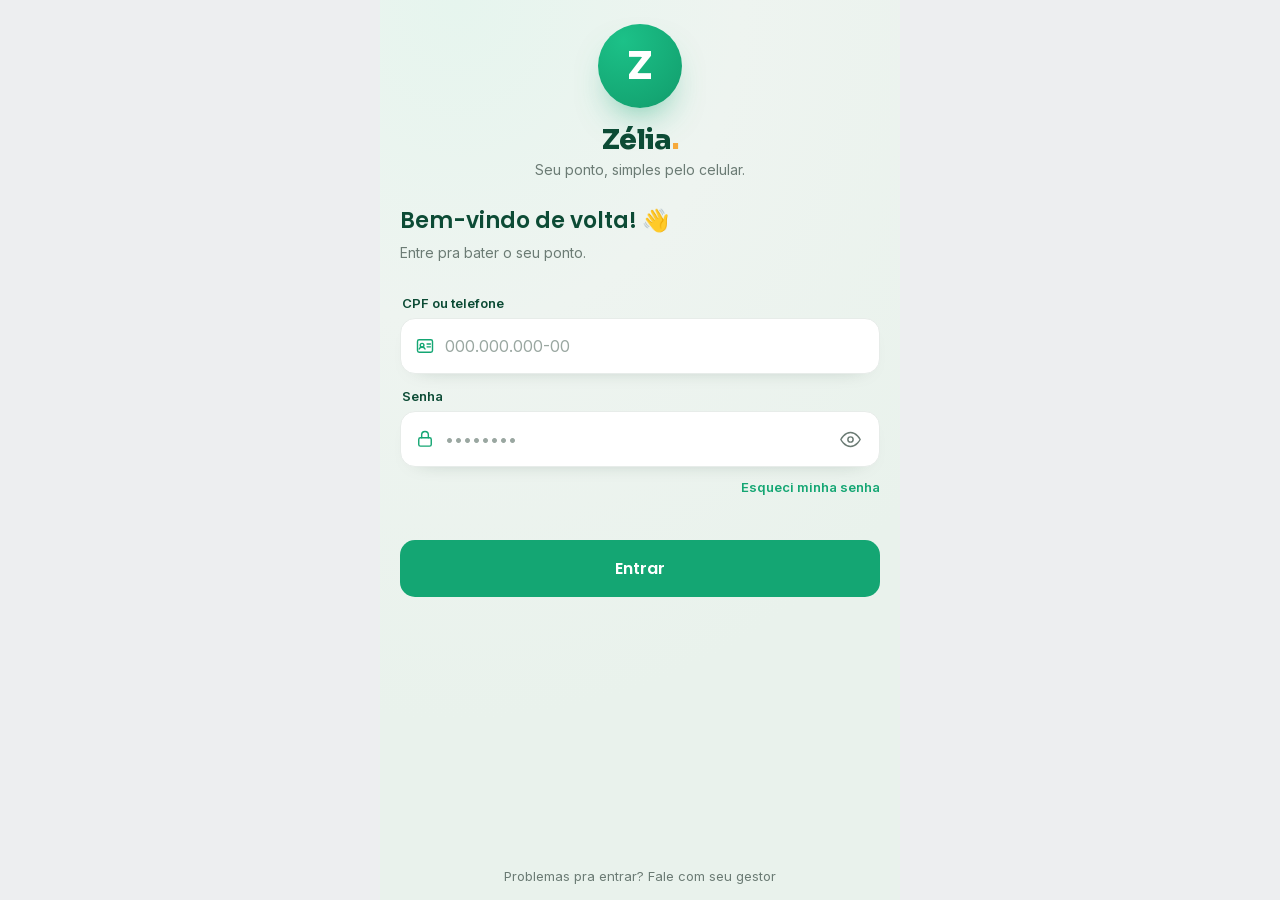
==== app/index.html @ 10c9e094 "Redesign Figma: telas de Entrar (Login/Primeiro acesso/Recuperar) na cara nova" ====
<!DOCTYPE html>
<html lang="pt-BR">
<head>
<meta charset="UTF-8">
<meta name="viewport" content="width=device-width, initial-scale=1, viewport-fit=cover, maximum-scale=1, user-scalable=no">
<meta name="theme-color" content="#0B2A33">
<meta name="apple-mobile-web-app-capable" content="yes">
<meta name="apple-mobile-web-app-status-bar-style" content="black-translucent">
<link rel="manifest" href="manifest.json">
<link rel="stylesheet" href="style.css">
<title>Zélia Ponto</title>
</head>
<body>
<div id="app">

  <section id="s-loading" class="screen center active"><div class="spinner"></div><p>Carregando…</p></section>

  <!-- LOGIN -->
  <!-- 15 · LOGIN -->
  <section id="s-login" class="screen scr-auth">
    <div class="auth-body">
      <div class="auth-logo"><span class="zbig">Z</span></div>
      <div class="auth-brand">Zélia<span>.</span></div>
      <div class="auth-tag">Seu ponto, simples pelo celular.</div>
      <h1 class="auth-h">Bem-vindo de volta! 👋</h1>
      <p class="auth-sub">Entre pra bater o seu ponto.</p>
      <label class="flbl">CPF ou telefone</label>
      <div class="inp"><span class="inp-ic ic"></span><input id="in-cpf" inputmode="numeric" autocomplete="off" placeholder="000.000.000-00"></div>
      <label class="flbl">Senha</label>
      <div class="inp"><span class="inp-ic ic"></span><input id="in-senha" type="password" autocomplete="off" placeholder="••••••••"><button type="button" class="inp-eye" aria-label="Mostrar senha" onclick="togglePw(this)"><svg class="eye-on ic" viewBox="0 0 24 24"><path d="M1 12s4-8 11-8 11 8 11 8-4 8-11 8-11-8-11-8z"/><circle cx="12" cy="12" r="3"/></svg><svg class="eye-off ic" style="display:none" viewBox="0 0 24 24"><path d="M17.9 17.9A10 10 0 0 1 12 20C5 20 1 12 1 12a18.5 18.5 0 0 1 5.1-5.9M9.9 4.2A9 9 0 0 1 12 4c7 0 11 8 11 8a18.5 18.5 0 0 1-2.2 3.2M1 1l22 22"/></svg></button></div>
      <div class="flink"><a onclick="irEsqueci()">Esqueci minha senha</a></div>
      <div class="err" id="login-err"></div>
      <button class="btn-verde-full" onclick="fazerLogin()">Entrar</button>
    </div>
    <div class="auth-foot">Problemas pra entrar? Fale com seu gestor</div>
  </section>

  <!-- ESCOLHER EMPRESA -->
  <section id="s-empresa" class="screen scr-auth">
    <div class="auth-top"><button class="bk2 ic" onclick="sair()" aria-label="Voltar"></button><span class="auth-ttl">Qual empresa?</span></div>
    <div class="auth-body2">
      <p class="auth-sub">Seu CPF está em mais de uma empresa. Escolha:</p>
      <div class="list" id="lista-empresas"></div>
    </div>
  </section>

  <!-- 16 · PRIMEIRO ACESSO -->
  <section id="s-trocar" class="screen scr-auth">
    <div class="auth-top"><button class="bk2 ic" onclick="sair()" aria-label="Voltar"></button><span class="auth-ttl">Primeiro acesso</span></div>
    <div class="auth-body2">
      <h1 class="auth-h">Crie a sua senha</h1>
      <p class="auth-sub">É rapidinho. Depois é só usar seu CPF e essa senha pra entrar.</p>
      <div class="usercard"><span class="uc-av" id="trocar-ini">•</span><div class="uc-txt"><b id="trocar-nome">—</b><small id="trocar-emp"></small></div><span class="uc-ok ic"></span></div>
      <label class="flbl">Nova senha</label>
      <div class="inp"><span class="inp-ic ic"></span><input id="in-nova" type="password" autocomplete="off" placeholder="Crie uma senha"><button type="button" class="inp-eye" aria-label="Mostrar senha" onclick="togglePw(this)"><svg class="eye-on ic" viewBox="0 0 24 24"><path d="M1 12s4-8 11-8 11 8 11 8-4 8-11 8-11-8-11-8z"/><circle cx="12" cy="12" r="3"/></svg><svg class="eye-off ic" style="display:none" viewBox="0 0 24 24"><path d="M17.9 17.9A10 10 0 0 1 12 20C5 20 1 12 1 12a18.5 18.5 0 0 1 5.1-5.9M9.9 4.2A9 9 0 0 1 12 4c7 0 11 8 11 8a18.5 18.5 0 0 1-2.2 3.2M1 1l22 22"/></svg></button></div>
      <label class="flbl">Confirmar senha</label>
      <div class="inp"><span class="inp-ic ic"></span><input id="in-nova2" type="password" autocomplete="off" placeholder="Repita a senha"><button type="button" class="inp-eye" aria-label="Mostrar senha" onclick="togglePw(this)"><svg class="eye-on ic" viewBox="0 0 24 24"><path d="M1 12s4-8 11-8 11 8 11 8-4 8-11 8-11-8-11-8z"/><circle cx="12" cy="12" r="3"/></svg><svg class="eye-off ic" style="display:none" viewBox="0 0 24 24"><path d="M17.9 17.9A10 10 0 0 1 12 20C5 20 1 12 1 12a18.5 18.5 0 0 1 5.1-5.9M9.9 4.2A9 9 0 0 1 12 4c7 0 11 8 11 8a18.5 18.5 0 0 1-2.2 3.2M1 1l22 22"/></svg></button></div>
      <div class="fhint-ok"><span class="ic"></span> No mínimo 6 caracteres, com letras e números.</div>
      <div class="err" id="trocar-err"></div>
    </div>
    <button class="btn-verde-full auth-cta" onclick="fazerTrocaSenha()">Criar senha e entrar</button>
  </section>

  <!-- 20 · RECUPERAR SENHA -->
  <section id="s-esqueci" class="screen scr-auth">
    <div class="auth-top"><button class="bk2 ic" onclick="go('s-login')" aria-label="Voltar"></button><span class="auth-ttl">Recuperar senha</span></div>
    <div class="auth-body2 center-col">
      <div class="auth-circle ic"></div>
      <h1 class="auth-h" style="text-align:center">Esqueceu a senha?</h1>
      <p class="auth-sub" style="text-align:center">Sem problema. Digite seu CPF ou telefone que a gente te manda um código pra criar uma nova.</p>
      <label class="flbl self-start">CPF ou telefone</label>
      <div class="inp"><span class="inp-ic ic"></span><input id="in-rec-cpf" inputmode="numeric" autocomplete="off" placeholder="000.000.000-00"></div>
      <div class="fhint-ok"><span class="ic wpp"></span> O código chega no seu WhatsApp.</div>
      <button class="btn-verde-full" style="margin-top:22px" onclick="enviarCodigo()">Enviar código</button>
    </div>
  </section>

  <!-- HOME / BATER PONTO -->
  <section id="s-home" class="screen">
    <div class="appbar">
      <div class="zlogo"><span class="zdot">Z</span><b>Zélia<span>.</span></b></div>
      <div class="avrow">
        <span class="net"><span id="net-dot" class="dot"></span><span id="net-txt"></span></span>
        <button class="av" id="av-ini" onclick="irMais()" aria-label="Minha conta">•</button>
      </div>
    </div>
    <div class="hbody">
      <div class="greet"><span id="greet-nome">Oi 👋</span><small id="greet-data">—</small></div>
      <div class="clock">
        <div class="t" id="clock-now">--:--</div>
        <div><span id="clock-status" class="status wait">⏰ Hora de bater a entrada</span></div>
      </div>
      <div class="bigwrap">
        <button class="bigbtn off" id="big-btn" data-ready="0" onclick="tocarPonto()">
          <span class="ring"></span>
          <span class="core locked" id="big-core"><span class="cam" id="big-cam"></span><span class="lb" id="big-lb">Localizando…</span></span>
        </button>
        <div class="loc" id="loc-txt">Buscando sua localização…</div>
      </div>
      <button id="face-cta" onclick="location.href='facial-cadastro.html'" style="display:none">📸 Cadastrar meu rosto</button>
      <div class="jcard">
        <div class="jh"><span class="jt">Sua jornada de hoje</span><span class="worked" id="worked">0h00 trabalhadas</span></div>
        <div class="track">
          <div class="fill" id="track-fill" style="width:0"></div>
          <div class="stop" id="stop-entrada" onclick="selecionarTipo('entrada')"><div class="c"><span class="ic"><svg viewBox="0 0 24 24"><path d="M15 3h4a2 2 0 0 1 2 2v14a2 2 0 0 1-2 2h-4"/><path d="M10 17l5-5-5-5"/><path d="M15 12H3"/></svg></span></div><div class="lb">Entrada</div><div class="tm e">--:--</div></div>
          <div class="stop" id="stop-pausa" onclick="selecionarTipo('pausa')"><div class="c"><span class="ic"><svg viewBox="0 0 24 24"><path d="M5 3v6a2 2 0 0 0 4 0V3"/><path d="M7 9v12"/><path d="M17 3c-1.6 0-3 2-3 5s1.4 4 3 4"/><path d="M17 3v18"/></svg></span></div><div class="lb">Almoço</div><div class="tm e">--:--</div></div>
          <div class="stop" id="stop-retorno" onclick="selecionarTipo('retorno')"><div class="c"><span class="ic"><svg viewBox="0 0 24 24"><path d="M9 10L4 15l5 5"/><path d="M20 4v6a5 5 0 0 1-5 5H4"/></svg></span></div><div class="lb">Retorno</div><div class="tm e">--:--</div></div>
          <div class="stop" id="stop-saida" onclick="selecionarTipo('saida')"><div class="c"><span class="ic"><svg viewBox="0 0 24 24"><path d="M9 21H5a2 2 0 0 1-2-2V5a2 2 0 0 1 2-2h4"/><path d="M16 17l5-5-5-5"/><path d="M21 12H9"/></svg></span></div><div class="lb">Saída</div><div class="tm e">--:--</div></div>
        </div>
      </div>
      <p class="pend-hint" id="pend-hint" style="display:none"></p>
    </div>
    <div class="bn">
      <a class="act" onclick="irInicio()"><span class="i"><svg class="ic" viewBox="0 0 24 24"><circle cx="12" cy="12" r="9"/><path d="M12 7.5V12l3 1.8"/></svg></span>Início</a>
      <a onclick="irRegistros()"><span class="i"><svg class="ic" viewBox="0 0 24 24"><path d="M14 2H6a2 2 0 0 0-2 2v16a2 2 0 0 0 2 2h12a2 2 0 0 0 2-2V8z"/><path d="M14 2v6h6"/><path d="M8 13h8M8 17h5"/></svg></span>Registros</a>
      <a onclick="irMais()"><span class="i"><svg class="ic" viewBox="0 0 24 24"><path d="M3 6h18M3 12h18M3 18h18"/></svg></span>Mais</a>
    </div>
  </section>

  <!-- CÂMERA -->
  <!-- 02 · PONTO FACIAL (reconhecendo) / câmera de batida -->
  <section id="s-camera" class="screen scr-cam">
    <video id="cam-video" playsinline autoplay muted></video>
    <div class="cam-ov">
      <div class="cam-top">
        <button class="cam-ic" onclick="cancelarCamera()" aria-label="Voltar"><svg class="ic" viewBox="0 0 24 24"><path d="M15 18l-6-6 6-6"/></svg></button>
        <div class="cam-ttl" id="cam-titulo">Ponto Facial</div>
        <button class="cam-ic" onclick="flipCam()" aria-label="Trocar câmera"><svg class="ic" viewBox="0 0 24 24"><path d="M23 4v6h-6"/><path d="M1 20v-6h6"/><path d="M3.51 9a9 9 0 0 1 14.85-3.36L23 10M1 14l4.64 4.36A9 9 0 0 0 20.49 15"/></svg></button>
      </div>
      <div class="cam-inst" id="cam-hint">Posicione o rosto no quadro</div>
      <div class="cam-frame"><span></span><span></span><span></span><span></span></div>
      <div class="cam-actions">
        <button class="btn-branco" id="cam-capturar" style="display:none" onclick="capturar()">Registrar ponto</button>
        <button class="cam-link" id="cam-selfie-fb" style="display:none" onclick="baterComSelfie()">Não reconheceu? Bater com selfie</button>
      </div>
    </div>
    <input id="cam-fallback" type="file" accept="image/*" capture="user" style="display:none" onchange="capturarInput(event)">
  </section>

  <section id="s-enviando" class="screen center"><div class="spinner"></div><p id="enviando-msg">Registrando…</p></section>

  <!-- 03 · PONTO REGISTRADO (sucesso) -->
  <section id="s-resultado" class="screen scr-ok" onclick="voltarHome()">
    <div class="okwrap">
      <div class="ok-circle"><svg class="ic" viewBox="0 0 24 24"><path d="M20 6L9 17l-5-5"/></svg></div>
      <h2 id="res-titulo">Ponto registrado!</h2>
      <div class="ok-time" id="res-time"></div>
      <div class="ok-tags" id="res-tags"></div>
    </div>
  </section>

  <!-- 04 · ERRO AO REGISTRAR -->
  <section id="s-erro" class="screen scr-err">
    <div class="errwrap">
      <div class="err-circle"><svg class="ic" viewBox="0 0 24 24"><path d="M6 6l12 12M18 6L6 18"/></svg></div>
      <h2 id="erro-titulo">Erro ao Registrar</h2>
      <p class="err-msg" id="erro-msg">Ops!! Não foi possível registrar o ponto.</p>
    </div>
    <div class="err-actions">
      <button class="btn-branco" onclick="erroRetry()">Tentar novamente</button>
      <button class="btn-outline-w" onclick="voltarHome()">Cancelar</button>
    </div>
  </section>

  <!-- 23 · ERRO DE CONEXÃO (sem internet) -->
  <section id="s-conexao" class="screen scr-light">
    <div class="conxwrap">
      <div class="conx-circle"><svg class="ic" viewBox="0 0 24 24"><path d="M1 1l22 22"/><path d="M16.72 11.06A10.94 10.94 0 0 1 19 12.55"/><path d="M5 12.55a10.94 10.94 0 0 1 5.17-2.39"/><path d="M10.71 5.05A16 16 0 0 1 22.58 9"/><path d="M1.42 9a15.91 15.91 0 0 1 4.7-2.88"/><path d="M8.53 16.11a6 6 0 0 1 6.95 0"/><path d="M12 20h.01"/></svg></div>
      <h2>Você está sem internet</h2>
      <p class="conx-msg" id="conx-msg">Mas pode ficar tranquilo: bata o ponto normal — ele fica salvo no celular e sincroniza sozinho quando a conexão voltar.</p>
      <div class="conx-ok"><svg class="ic" viewBox="0 0 24 24"><path d="M20 6L9 17l-5-5"/></svg> Nenhuma batida é perdida</div>
      <button class="btn-verde" onclick="tentarReconectar()"><svg class="ic" viewBox="0 0 24 24"><path d="M23 4v6h-6"/><path d="M1 20v-6h6"/><path d="M3.51 9a9 9 0 0 1 14.85-3.36L23 10M1 14l4.64 4.36A9 9 0 0 0 20.49 15"/></svg> Tentar reconectar</button>
    </div>
  </section>

  <!-- REGISTROS (espelho de ponto) -->
  <section id="s-registros" class="screen">
    <div class="appbar">
      <div class="zlogo"><span class="zdot">Z</span><b>Zélia<span>.</span></b></div>
      <div class="avrow"><button class="av" onclick="irMais()" aria-label="Minha conta">•</button></div>
    </div>
    <div class="hbody">
      <div class="page-t">Registros<small>Seu espelho de ponto</small></div>
      <div class="stat-row">
        <div class="stat"><span class="si ic"><svg viewBox="0 0 24 24"><path d="M12 3v18M6 21h12M5 7h14l-2.5-3h-9z"/><path d="M5 7l-3 6a3 3 0 0 0 6 0zM19 7l-3 6a3 3 0 0 0 6 0z"/></svg></span><div class="v" id="st-banco">+0h00</div><div class="l">Banco de horas</div></div>
        <div class="stat warn"><span class="si ic"><svg viewBox="0 0 24 24"><circle cx="12" cy="12" r="9"/><path d="M12 7.5V12l3 1.8"/></svg></span><div class="v" id="st-extra2">0h00</div><div class="l">Horas extras</div></div>
        <div class="stat pend"><span class="si ic"><svg viewBox="0 0 24 24"><path d="M10.3 3.7L1.8 18a2 2 0 0 0 1.7 3h17a2 2 0 0 0 1.7-3L13.7 3.7a2 2 0 0 0-3.4 0z"/><path d="M12 9v4M12 17h.01"/></svg></span><div class="v" id="st-pend">0</div><div class="l">Pendências</div></div>
      </div>
      <div class="filterbar">
        <span class="ic fil"><svg viewBox="0 0 24 24"><path d="M4 6h16M7 12h10M10 18h4"/></svg></span>
        <button class="fbtn" onclick="mudarMes(-1)" aria-label="Mês anterior"><span class="ic"><svg viewBox="0 0 24 24"><path d="M15 6l-6 6 6 6"/></svg></span></button>
        <b class="fmes" id="mes-label">—</b>
        <button class="fbtn" onclick="mudarMes(1)" aria-label="Próximo mês"><span class="ic"><svg viewBox="0 0 24 24"><path d="M9 6l6 6-6 6"/></svg></span></button>
        <span class="ford" onclick="toggleOrdem()"><b id="ordem-label">Recentes</b><span class="ic"><svg viewBox="0 0 24 24"><path d="M6 9l6 6 6-6"/></svg></span></span>
      </div>
      <div id="dias-lista"></div>
    </div>
    <div class="bn">
      <a onclick="irInicio()"><span class="i"><svg class="ic" viewBox="0 0 24 24"><circle cx="12" cy="12" r="9"/><path d="M12 7.5V12l3 1.8"/></svg></span>Início</a>
      <a class="act" onclick="irRegistros()"><span class="i"><svg class="ic" viewBox="0 0 24 24"><path d="M14 2H6a2 2 0 0 0-2 2v16a2 2 0 0 0 2 2h12a2 2 0 0 0 2-2V8z"/><path d="M14 2v6h6"/><path d="M8 13h8M8 17h5"/></svg></span>Registros</a>
      <a onclick="irMais()"><span class="i"><svg class="ic" viewBox="0 0 24 24"><path d="M3 6h18M3 12h18M3 18h18"/></svg></span>Mais</a>
    </div>
  </section>

  <!-- MAIS (minha conta) -->
  <section id="s-mais" class="screen">
    <div class="appbar">
      <div class="zlogo"><span class="zdot">Z</span><b>Zélia<span>.</span></b></div>
      <div class="avrow"><button class="av" onclick="irMais()" aria-label="Minha conta">•</button></div>
    </div>
    <div class="hbody">
      <div class="profcard"><div class="pa" id="mais-ini">•</div><div><div class="nm" id="mais-nome">—</div><div class="em" id="mais-sub"></div></div></div>
      <div class="mtitle">Minha conta</div>
      <div class="mlist">
        <div class="mitem" onclick="emBreve('Notificações')"><span class="mic ic"><svg viewBox="0 0 24 24"><path d="M18 8a6 6 0 0 0-12 0c0 7-3 9-3 9h18s-3-2-3-9"/><path d="M13.7 21a2 2 0 0 1-3.4 0"/></svg></span><span class="ml">Notificações</span><span class="chev ic"><svg viewBox="0 0 24 24"><path d="M9 6l6 6-6 6"/></svg></span></div>
        <div class="mitem" onclick="emBreve('Solicitações')"><span class="mic ic"><svg viewBox="0 0 24 24"><path d="M14 2H6a2 2 0 0 0-2 2v16a2 2 0 0 0 2 2h12a2 2 0 0 0 2-2V8z"/><path d="M14 2v6h6"/><path d="M9 13h4M9 17h6"/></svg></span><span class="ml">Solicitações<small>ajustes e abonos</small></span><span class="pend" id="mais-solic-pend" style="display:none"></span></div>
        <div class="mitem" onclick="irRegistros()"><span class="mic ic"><svg viewBox="0 0 24 24"><path d="M8 6h13M8 12h13M8 18h13M3 6h.01M3 12h.01M3 18h.01"/></svg></span><span class="ml">Espelho de ponto<small>sua jornada do mês</small></span><span class="chev ic"><svg viewBox="0 0 24 24"><path d="M9 6l6 6-6 6"/></svg></span></div>
        <div class="mitem" onclick="verOffline()"><span class="mic ic"><svg viewBox="0 0 24 24"><path d="M17.5 19a4.5 4.5 0 0 0 .5-9 6 6 0 0 0-11.6-1.5A4.5 4.5 0 0 0 7 19z"/><path d="M12 11.5v6M9.5 15L12 17.5 14.5 15"/></svg></span><span class="ml">Pontos offline<small>aguardando sincronizar</small></span><span class="badge" id="mais-off-badge" style="display:none"></span></div>
        <div class="mitem" onclick="irConfig()"><span class="mic ic"><svg viewBox="0 0 24 24"><path d="M4 21v-7M4 10V3M12 21v-9M12 8V3M20 21v-5M20 12V3M1 14h6M9 8h6M17 16h6"/></svg></span><span class="ml">Configurações<small>rosto, câmera, som</small></span><span class="chev ic"><svg viewBox="0 0 24 24"><path d="M9 6l6 6-6 6"/></svg></span></div>
        <div class="mitem danger" onclick="sair()"><span class="mic ic"><svg viewBox="0 0 24 24"><path d="M9 21H5a2 2 0 0 1-2-2V5a2 2 0 0 1 2-2h4"/><path d="M16 17l5-5-5-5"/><path d="M21 12H9"/></svg></span><span class="ml">Sair</span></div>
      </div>
    </div>
    <div class="bn">
      <a onclick="irInicio()"><span class="i"><svg class="ic" viewBox="0 0 24 24"><circle cx="12" cy="12" r="9"/><path d="M12 7.5V12l3 1.8"/></svg></span>Início</a>
      <a onclick="irRegistros()"><span class="i"><svg class="ic" viewBox="0 0 24 24"><path d="M14 2H6a2 2 0 0 0-2 2v16a2 2 0 0 0 2 2h12a2 2 0 0 0 2-2V8z"/><path d="M14 2v6h6"/><path d="M8 13h8M8 17h5"/></svg></span>Registros</a>
      <a class="act" onclick="irMais()"><span class="i"><svg class="ic" viewBox="0 0 24 24"><path d="M3 6h18M3 12h18M3 18h18"/></svg></span>Mais</a>
    </div>
  </section>

  <!-- CONFIGURAÇÕES -->
  <section id="s-config" class="screen">
    <div class="back-t"><button class="bk" onclick="irMais()" aria-label="Voltar">‹</button><span class="tt">Configurações</span></div>
    <div class="hbody">
      <div class="facecard" id="cfg-facecard" style="display:none">
        <div class="fh"><span class="fi">😊</span><div><b>Reconhecimento facial</b><small>bater ponto olhando pra câmera</small></div><span class="badge-on" id="cfg-face-badge" style="display:none">✓ Cadastrado</span></div>
        <div class="ft" id="cfg-face-txt">Cadastre seu rosto uma vez e bata o ponto só olhando — rápido e seguro.</div>
        <button class="fcta" id="cfg-face-cta" onclick="location.href='facial-cadastro.html'">⊕ Cadastrar meu rosto</button>
      </div>
      <div class="cfg" onclick="emBreve('Câmera')"><span class="ci" style="background:#5f6f68">📷</span><b>Câmera</b><span class="chev">›</span></div>
      <div class="cfg" onclick="emBreve('Visor')"><span class="ci" style="background:var(--z-verde)">🔆</span><b>Visor</b><span class="chev">›</span></div>
      <div class="cfg" onclick="emBreve('Som')"><span class="ci" style="background:#3B82C4">🔊</span><b>Som</b><span class="chev">›</span></div>
      <div class="cfg" onclick="emBreve('Acessibilidade')"><span class="ci" style="background:var(--z-ambar)">♿</span><b>Acessibilidade</b><span class="chev">›</span></div>
      <div class="cfg" onclick="emBreve('Suporte')"><span class="ci" style="background:#22303a">🎧</span><b>Suporte</b><span class="chev">›</span></div>
    </div>
  </section>

</div>
<div id="toast" class="toast"></div>
<canvas id="work-canvas"></canvas>
<script src="app.js"></script>
</body>
</html>
---- app/style.css ----
/* ===================== REDESIGN FIGMA — fundação (fontes self-hosted + ícones de linha) ===================== */
@font-face{font-family:"Inter";src:url("fonts/inter.woff2") format("woff2");font-weight:400 700;font-style:normal;font-display:swap}
@font-face{font-family:"Poppins";src:url("fonts/poppins-600.woff2") format("woff2");font-weight:600;font-style:normal;font-display:swap}
@font-face{font-family:"Sora";src:url("fonts/sora-800.woff2") format("woff2");font-weight:800;font-style:normal;font-display:swap}
/* ícone de linha inline (svg) — stroke currentColor, herda a cor do contexto */
.ic{display:inline-block;vertical-align:middle;flex:none}
.ic svg,svg.ic{display:block;width:100%;height:100%;fill:none;stroke:currentColor;stroke-width:1.7;stroke-linecap:round;stroke-linejoin:round}

:root{
  --teal:#0B2A33; --orange:#E1592A; --orange-d:#C64A20; --navy:#1F2A3A;
  --body:#EDEEF0; --card:#FFFFFF; --ink:#25303F; --muted:#7A828E;
  --green:#2E9E6B; --amber:#E7A21F; --blue:#2E7CB6; --red:#D5483B;
  --bb-bg:#D9EAF6; --bb-tx:#1C6396; --bg-bg:#DDF1E6; --bg-tx:#1E7A4E; --br-bg:#F7D9D5; --br-tx:#B23A2E;
}
*{box-sizing:border-box;-webkit-tap-highlight-color:transparent;margin:0;padding:0}
html,body{height:100%}
body{background:var(--body);color:var(--ink);
  font-family:"Inter",-apple-system,system-ui,"Segoe UI",Roboto,sans-serif;
  -webkit-font-smoothing:antialiased;overscroll-behavior:none}
#app{max-width:520px;margin:0 auto;min-height:100dvh;display:flex;flex-direction:column}
.screen{flex:1;display:none;flex-direction:column;min-height:100dvh}
.screen.active{display:flex}
.center{align-items:center;justify-content:center;text-align:center;padding:32px 24px;gap:16px;background:var(--body)}
h1{font-size:25px;font-weight:700;color:var(--ink)} h2{font-size:22px;font-weight:700;color:var(--ink)}
.center p{font-size:16px;color:var(--muted);line-height:1.5;max-width:340px} .center .big{font-size:17px;color:var(--ink)}
.logo{width:76px;height:76px;border-radius:22px;background:var(--teal);display:flex;align-items:center;justify-content:center}
.logo svg{width:40px;height:40px;stroke:var(--orange);fill:none;stroke-width:2.2;stroke-linecap:round;stroke-linejoin:round}
.avatar-lg{width:92px;height:92px;border-radius:26px;overflow:hidden;box-shadow:0 8px 20px -8px rgba(11,42,51,.5)}
.avatar-lg img{width:100%;height:100%;display:block}
.name-wrap{display:flex;align-items:center;gap:9px}
.avatar-sm{width:28px;height:28px;border-radius:50%;overflow:hidden;flex-shrink:0}
.avatar-sm img{width:100%;height:100%;display:block}
.result-ic{width:84px;height:84px;border-radius:50%;display:flex;align-items:center;justify-content:center;font-size:44px}
.ric-ok{background:var(--bg-bg)} .ric-off{background:#FDEBD8} .ric-err{background:var(--br-bg)}
.field{width:100%;max-width:360px;text-align:left}
.field label{display:block;font-size:13px;font-weight:600;color:var(--muted);margin:0 0 6px 4px}
input.txt{width:100%;height:54px;border:1.5px solid #D9DCE1;border-radius:14px;background:#fff;padding:0 16px;
  font-size:18px;font-weight:600;color:var(--ink)}
input.txt:focus{outline:none;border-color:var(--orange)}
.pw-wrap{position:relative;width:100%}
.pw-wrap input.txt{padding-right:50px}
.pw-eye{position:absolute;right:8px;top:50%;transform:translateY(-50%);background:none;border:none;padding:8px;cursor:pointer;color:var(--muted);display:flex}
.pw-eye svg{width:22px;height:22px;stroke:currentColor;fill:none;stroke-width:2;stroke-linecap:round;stroke-linejoin:round}
.btn{appearance:none;border:none;border-radius:14px;padding:17px;font-size:18px;font-weight:700;width:100%;max-width:360px;
  cursor:pointer;background:var(--orange);color:#fff}
.btn:active{transform:scale(.98)} .btn:disabled{filter:brightness(.85);cursor:not-allowed}
.btn.ghost{background:#fff;color:var(--ink);border:1.5px solid #D9DCE1}
.linkbtn{background:none;border:none;color:var(--muted);font-size:15px;font-weight:600;cursor:pointer;text-decoration:underline}
.hint{font-size:13px;color:var(--muted)}
.err{font-size:14px;color:var(--red);font-weight:600;min-height:18px}
.spinner{width:46px;height:46px;border:4px solid #DCDFE3;border-top-color:var(--orange);border-radius:50%;animation:spin 1s linear infinite}
@keyframes spin{to{transform:rotate(360deg)}}

/* header petróleo */
.hdr{background:var(--teal);color:#fff;padding:calc(env(safe-area-inset-top) + 16px) 20px 30px}
.topbar{display:flex;align-items:center;justify-content:space-between;height:32px}
.topbar .name{font-size:20px;font-weight:700;letter-spacing:.03em}
.iconbtn{background:none;border:none;padding:0;cursor:pointer}
.ico{width:24px;height:24px;stroke:#fff;fill:none;stroke-width:2;stroke-linecap:round;stroke-linejoin:round}
.hello{font-size:27px;font-weight:700;margin-top:14px}
.subtle{color:#A9BEC2;font-size:13.5px;margin-top:3px}
.badge{background:var(--orange);color:#fff;font-weight:700;font-size:12.5px;border-radius:20px;padding:5px 12px}
.badge.zero{display:none}

.body{flex:1;background:var(--body);border-radius:26px 26px 0 0;margin-top:-18px;
  padding:20px 16px calc(env(safe-area-inset-bottom) + 8px);position:relative}
.card{background:var(--card);border-radius:20px;padding:18px}
.clock{text-align:center;padding:18px}
.clock .st{display:inline-flex;align-items:center;gap:7px;font-size:12.5px;font-weight:600;letter-spacing:.1em;text-transform:uppercase;color:var(--muted)}
.dot{width:9px;height:9px;border-radius:50%;background:var(--muted)} .dot.on{background:var(--green)} .dot.off{background:var(--red)}
.clock .big{font-size:44px;font-weight:700;color:var(--ink);font-variant-numeric:tabular-nums;margin-top:4px;line-height:1}
.clock .since{font-size:13px;color:var(--muted);margin-top:8px}
.sec{font-size:13px;font-weight:700;color:var(--ink);margin:22px 4px 12px}
.grid{display:grid;grid-template-columns:1fr 1fr;gap:12px}
.btn-ponto{border:none;border-radius:18px;padding:16px 14px;color:#fff;font-weight:700;font-size:17px;
  display:flex;flex-direction:column;gap:10px;min-height:98px;cursor:pointer;text-align:left;transition:transform .06s,filter .2s}
.btn-ponto:active{transform:scale(.97)} .btn-ponto:disabled{filter:grayscale(.7) brightness(.78);cursor:not-allowed}
.btn-ponto svg{width:26px;height:26px;stroke:#fff;fill:none;stroke-width:2;stroke-linecap:round;stroke-linejoin:round}
.b-entrada{background:var(--green)} .b-pausa{background:var(--amber)} .b-retorno{background:var(--blue)} .b-saida{background:var(--red)}
.info-box{background:#FBEFE9;color:#8A4526;border-radius:14px;padding:14px 16px;font-size:13.5px;margin-top:16px;line-height:1.45}
.pend-hint{font-size:13px;color:var(--muted);margin-top:12px;padding:0 4px}
.tabs{display:flex;justify-content:space-around;align-items:center;background:var(--card);border-radius:20px;padding:12px 8px;margin-top:22px}
.tab{display:flex;flex-direction:column;align-items:center;gap:4px;font-size:11px;font-weight:600;color:#A6ACB5;background:none;border:none;cursor:pointer}
.tab svg{width:23px;height:23px;stroke:#A6ACB5;fill:none;stroke-width:2;stroke-linecap:round;stroke-linejoin:round}
.tab.on{color:var(--orange)} .tab.on svg{stroke:var(--orange)}

/* câmera */
#cam-video{width:100%;border-radius:0;background:#000;aspect-ratio:3/4;object-fit:cover;transform:scaleX(-1)}
.cam-body{flex:1;background:var(--body);padding:18px 16px calc(env(safe-area-inset-bottom) + 12px);display:flex;flex-direction:column;gap:14px}

/* empresas / registros */
.list{width:100%;max-width:360px;display:flex;flex-direction:column;gap:10px}
.item{background:var(--card);border:1.5px solid #E4E6E9;border-radius:14px;padding:16px;font-size:17px;font-weight:600;color:var(--ink);text-align:left;cursor:pointer}
.item:active{border-color:var(--orange)}
.stats{display:grid;grid-template-columns:1fr 1fr 1fr;gap:9px;margin-top:20px}
.stat{background:var(--orange);border-radius:16px;padding:12px 10px;color:#fff}
.stat .k{font-size:11px;color:#FBE3D8;font-weight:600;line-height:1.2}
.stat .v{font-size:18px;font-weight:700;margin-top:8px;font-variant-numeric:tabular-nums}
.mnav{display:flex;align-items:center;justify-content:center;gap:16px;margin-top:18px}
.mnav .pill{background:var(--navy);color:#fff;font-weight:700;font-size:15px;padding:9px 22px;border-radius:22px}
.mnav button{background:none;border:none;cursor:pointer} .mnav svg{width:22px;height:22px;stroke:#fff;fill:#fff}
.day{background:var(--card);border-radius:18px;padding:16px;margin-top:12px}
.day .r1{display:flex;align-items:center;justify-content:space-between}
.day .date{font-size:18px;font-weight:700;color:var(--ink)}
.bd{font-size:12px;font-weight:700;padding:5px 12px;border-radius:14px}
.bd-work{background:var(--bb-bg);color:var(--bb-tx)} .bd-done{background:var(--bg-bg);color:var(--bg-tx)} .bd-miss{background:var(--br-bg);color:var(--br-tx)}
.punches{display:grid;grid-template-columns:1fr 1fr;gap:6px 14px;margin-top:12px}
.pu{display:flex;align-items:center;justify-content:space-between;font-size:13.5px;color:var(--ink)}
.pu .t{color:#59616C} .pu .v{font-weight:700;font-variant-numeric:tabular-nums} .pu .v.dash{color:#B7BDC5;font-weight:600}
.pu .warn{color:var(--amber)}
.saldo{margin-top:12px;font-size:13.5px;font-weight:700} .saldo.neg{color:var(--red)} .saldo.pos{color:var(--green)}

.toast{position:fixed;left:50%;bottom:26px;transform:translateX(-50%);background:var(--navy);color:#fff;padding:12px 18px;border-radius:14px;
  font-size:15px;max-width:90%;text-align:center;opacity:0;pointer-events:none;transition:opacity .25s;z-index:50}
.toast.show{opacity:1}
canvas{display:none}

/* ===================== HOME v2 (bater ponto) ===================== */
:root{--z-verde:#14A673;--z-verde-esc:#0C4B35;--z-verde-cl:#E6F5EE;--z-ambar:#F6A93B;--z-ambar-cl:#FFF4E0;
  --z-bg:#EEF4F0;--z-cinza:#6B7B74;--z-linha:#E7ECE9;--z-track:#E2E9E5;}
/* fundo claro + chrome compartilhado (home, registros, mais, sucesso) */
#s-home,#s-registros,#s-mais,#s-config,#s-conexao{background:radial-gradient(120% 80% at 15% 0%,#e6f5ee 0%,#eef4f0 45%,#e9f2ec 100%)}
.appbar{display:flex;align-items:center;justify-content:space-between;
  padding:calc(env(safe-area-inset-top) + 10px) 18px 4px;flex:none}
.zlogo{display:flex;align-items:center;gap:8px}
.zdot{width:26px;height:26px;border-radius:50%;background:conic-gradient(from 0deg,#14A673,#25D366,#14A673);
  display:flex;align-items:center;justify-content:center;color:#fff;font-weight:800;font-size:14px}
.zlogo b{font-weight:800;font-size:18px;color:var(--z-verde-esc)}
.zlogo b span{color:var(--z-ambar)}
.avrow{display:flex;align-items:center;gap:10px}
.net{display:inline-flex;align-items:center;gap:5px;font-size:11px;font-weight:600;color:var(--z-cinza)}
.net .dot{width:8px;height:8px}
.av{width:34px;height:34px;border-radius:50%;background:linear-gradient(135deg,#14A673,#0C4B35);color:#fff;
  border:none;display:flex;align-items:center;justify-content:center;font-weight:800;font-size:12.5px;cursor:pointer}
.hbody{flex:1;overflow-y:auto;padding:4px 18px 10px;display:flex;flex-direction:column}
#s-home .greet{font-weight:800;font-size:17px;color:var(--z-verde-esc)}
#s-home .greet small{display:block;font-weight:500;color:var(--z-cinza);font-size:12px;margin-top:1px}
#s-home .clock{text-align:center;margin:10px 0 0;padding:0}
#s-home .clock .t{font-weight:800;font-size:50px;color:var(--z-verde-esc);letter-spacing:-.02em;line-height:1;font-variant-numeric:tabular-nums}
#s-home .status{display:inline-flex;align-items:center;gap:6px;margin-top:9px;font-weight:700;font-size:12px;padding:6px 13px;border-radius:999px;line-height:1.2}
#s-home .status.wait{background:var(--z-ambar-cl);color:#b57611}
#s-home .status.go{background:var(--z-verde-cl);color:#0f7a52}
/* botão redondo gigante */
#s-home .bigwrap{display:flex;flex-direction:column;align-items:center;gap:11px;margin:16px 0 2px}
#s-home .bigbtn{width:168px;height:168px;border-radius:50%;position:relative;display:flex;align-items:center;justify-content:center;
  background:none;border:none;padding:0;cursor:pointer}
#s-home .bigbtn:active{transform:scale(.97)}
#s-home .bigbtn .ring{position:absolute;inset:-8px;border-radius:50%;border:3px dashed var(--z-verde);opacity:.5;animation:spin 10s linear infinite}
#s-home .bigbtn.off .ring{border-style:solid;border-color:#cdd8d2;border-top-color:var(--z-verde);opacity:.9;animation:spin 1s linear infinite}
#s-home .bigbtn .core{width:150px;height:150px;border-radius:50%;border:6px solid #fff;
  background:radial-gradient(120% 120% at 30% 20%,#1cc188,#14A673 55%,#0f8a5f);
  display:flex;flex-direction:column;align-items:center;justify-content:center;color:#fff;
  box-shadow:0 20px 40px -16px rgba(20,166,115,.8)}
#s-home .bigbtn .core.locked{background:radial-gradient(120% 120% at 30% 20%,#b8c5bf,#9fb0a8 60%,#8ea097);
  box-shadow:0 14px 30px -18px rgba(90,110,100,.7)}
#s-home .bigbtn .core .cam{font-size:40px;line-height:1}
#s-home .bigbtn .core .lb{font-weight:800;font-size:15px;margin-top:5px;text-align:center;padding:0 8px}
#s-home .loc{display:flex;align-items:center;justify-content:center;gap:6px;font-size:12px;color:#3a4a43;font-weight:600;text-align:center}
#s-home .loc .ok{color:var(--z-verde)} #s-home .loc .warn{color:#b57611}
#s-home #face-cta{width:100%;margin:14px 0 0;padding:14px;border:none;border-radius:14px;background:var(--z-verde);color:#fff;font-size:16px;font-weight:700;cursor:pointer}
/* card da jornada */
#s-home .jcard{background:#fff;border:1px solid var(--z-linha);border-radius:18px;padding:14px 14px 16px;margin:16px 0 0;
  box-shadow:0 10px 26px -20px rgba(6,48,31,.4)}
#s-home .jcard .jh{display:flex;align-items:center;justify-content:space-between;margin-bottom:16px}
#s-home .jcard .jt{font-weight:800;font-size:13px;color:var(--z-verde-esc)}
#s-home .jcard .worked{font-size:11px;font-weight:700;color:#0f7a52;background:var(--z-verde-cl);padding:4px 10px;border-radius:999px}
#s-home .track{position:relative;display:flex}
#s-home .track::before{content:"";position:absolute;left:12.5%;right:12.5%;top:16px;height:3px;background:var(--z-track);border-radius:2px}
#s-home .track .fill{position:absolute;left:12.5%;top:16px;height:3px;background:var(--z-verde);border-radius:2px;transition:width .4s}
#s-home .stop{position:relative;z-index:1;flex:1;display:flex;flex-direction:column;align-items:center;gap:7px;cursor:pointer}
#s-home .stop .c{width:34px;height:34px;border-radius:50%;display:flex;align-items:center;justify-content:center;font-size:15px;
  background:#fff;border:2px solid var(--z-track);color:#b2bfb8}
#s-home .stop.done .c{background:var(--z-verde);border-color:var(--z-verde);color:#fff}
#s-home .stop.now .c{background:#fff;border:3px solid var(--z-verde);color:var(--z-verde);box-shadow:0 0 0 5px var(--z-verde-cl)}
#s-home .stop.miss .c{background:var(--z-ambar-cl);border-color:var(--z-ambar);color:#b57611;font-weight:800}
#s-home .stop .lb{font-size:10.5px;font-weight:700;color:#7a8a83}
#s-home .stop.done .lb,#s-home .stop.now .lb{color:var(--z-verde-esc)}
#s-home .stop.miss .lb{color:#b57611}
#s-home .stop .tm{font-size:11.5px;font-weight:800;font-variant-numeric:tabular-nums;color:#48564f}
#s-home .stop .tm.e{color:#c3ccc7}
#s-home .stop.now .tm{color:var(--z-verde)}
#s-home .stop .tm.miss{color:#b57611}
#s-home .pend-hint{font-size:13px;color:var(--z-cinza);margin-top:14px;text-align:center}
/* nav inferior (compartilhada) */
.bn{height:62px;background:#fff;border-top:1px solid var(--z-linha);display:flex;align-items:center;justify-content:space-around;
  flex:none;padding-bottom:calc(env(safe-area-inset-bottom) + 2px)}
.bn a{display:flex;flex-direction:column;align-items:center;gap:3px;font-size:10.5px;color:#9AA7A1;font-weight:600;cursor:pointer}
.bn a .i{font-size:18px} .bn a.act{color:var(--z-verde)}

/* ===================== GRUPO A (sucesso, registros, mais) ===================== */
:root{--z-verm:#E5533D;--z-verm-cl:#FCEBE7;}
.page-t{font-weight:800;font-size:19px;color:var(--z-verde-esc)}
.page-t small{display:block;font-weight:500;color:var(--z-cinza);font-size:12px;margin-top:1px}
/* REGISTROS */
.stat-row{display:flex;gap:9px;margin-top:10px}
.stat-row .stat{background:#fff;border:1px solid var(--z-linha);border-radius:14px;padding:11px;flex:1;min-width:0;text-align:left}
.stat-row .si{font-size:16px}
.stat-row .v{font-weight:800;font-size:18px;color:var(--z-verde-esc);margin-top:5px;line-height:1;font-variant-numeric:tabular-nums}
.stat-row .l{font-size:10px;color:var(--z-cinza);margin-top:3px}
.stat-row .stat.warn .v{color:#c98a12} .stat-row .stat.pend .v{color:var(--z-ambar)}
.filterbar{display:flex;align-items:center;gap:8px;background:#fff;border:1px solid var(--z-linha);border-radius:13px;padding:7px 9px;margin-top:11px;font-size:11px}
.filterbar .fbtn{background:var(--z-verde-cl);color:var(--z-verde-esc);border:none;width:28px;height:28px;border-radius:9px;font-size:16px;font-weight:800;cursor:pointer}
.filterbar .fi{color:var(--z-cinza);line-height:1.2} .filterbar .fi b{display:block;color:var(--z-texto,#1C2926);font-weight:700;font-size:11.5px}
.filterbar .fi-ordem{margin-left:auto;cursor:pointer;text-align:right}
.daycard{background:#fff;border:1px solid var(--z-linha);border-radius:15px;padding:12px 13px;margin-top:11px}
.daycard .dh{display:flex;align-items:center;gap:7px;font-weight:800;color:var(--z-verde-esc);font-size:13.5px}
.daycard .dh .ok{margin-left:auto;background:var(--z-verde-cl);color:#0f7a52;font-size:10.5px;font-weight:700;padding:4px 9px;border-radius:999px}
.daycard .dh .warn{margin-left:auto;background:var(--z-ambar-cl);color:#b57611;font-size:10.5px;font-weight:700;padding:4px 9px;border-radius:999px}
.daycard .dh .falta{margin-left:auto;background:var(--z-verm-cl);color:#c0392b;font-size:10.5px;font-weight:700;padding:4px 9px;border-radius:999px}
.daycard .tl{margin-top:10px;border-left:2px solid var(--z-verde-cl);padding-left:14px;margin-left:4px}
.daycard .tl .p{display:flex;justify-content:space-between;font-size:13px;padding:5px 0;position:relative}
.daycard .tl .p::before{content:"";position:absolute;left:-19px;top:11px;width:8px;height:8px;border-radius:50%;background:var(--z-verde)}
.daycard .tl .p.miss::before{background:var(--z-ambar)}
.daycard .tl .p.fut::before{background:var(--z-track)}
.daycard .tl .p .lb{color:#48564f} .daycard .tl .p .tm{font-weight:700;font-variant-numeric:tabular-nums}
.daycard .tl .p.miss .lb,.daycard .tl .p.miss .tm{color:#b57611}
.daycard .tl .p.fut .tm{color:#c3ccc7}
.daycard .nreg{margin-top:8px;font-size:12.5px;color:#b06;color:#c0392b}
/* MAIS */
.profcard{display:flex;align-items:center;gap:13px;padding:6px 0 14px}
.profcard .pa{width:56px;height:56px;border-radius:50%;background:linear-gradient(135deg,#14A673,#0C4B35);color:#fff;
  display:flex;align-items:center;justify-content:center;font-weight:800;font-size:19px;flex:none}
.profcard .nm{font-weight:800;font-size:15px;color:var(--z-verde-esc);line-height:1.15}
.profcard .em{font-size:12px;color:var(--z-cinza);margin-top:2px}
.mtitle{font-weight:800;font-size:11.5px;color:#9AA7A1;letter-spacing:.06em;text-transform:uppercase;margin:4px 0 8px}
.mlist{flex:1}
.mitem{display:flex;align-items:center;gap:13px;background:#fff;border:1px solid var(--z-linha);border-radius:14px;padding:13px 14px;margin-bottom:9px;cursor:pointer}
.mitem:active{transform:scale(.99)}
.mitem .mic{width:38px;height:38px;border-radius:11px;background:var(--z-verde-cl);display:flex;align-items:center;justify-content:center;font-size:18px;flex:none}
.mitem .ml{font-weight:600;font-size:14.5px}
.mitem .ml small{display:block;color:var(--z-cinza);font-size:11px;font-weight:500;margin-top:1px}
.mitem .badge{margin-left:auto;background:var(--z-verm);color:#fff;font-size:11px;font-weight:700;padding:3px 9px;border-radius:999px}
.mitem .pend{margin-left:auto;background:var(--z-ambar-cl);color:#b57611;font-size:10.5px;font-weight:700;padding:4px 9px;border-radius:999px}
.mitem .chev{margin-left:auto;color:#c3ccc7;font-size:16px}
.mitem.danger .mic{background:var(--z-verm-cl)} .mitem.danger .ml{color:#c0392b}

/* ===================== GRUPO B (configurações + rosto) ===================== */
.back-t{display:flex;align-items:center;gap:10px;padding:calc(env(safe-area-inset-top) + 10px) 16px 10px;flex:none}
.back-t .bk{width:32px;height:32px;border-radius:50%;background:#fff;border:1px solid var(--z-linha);display:flex;align-items:center;justify-content:center;font-size:18px;color:var(--z-verde-esc);cursor:pointer;line-height:1;padding:0}
.back-t .tt{font-weight:800;font-size:18px;color:var(--z-verde-esc)}
#s-config .hbody{gap:10px}
.facecard{background:#fff;border:1px solid var(--z-linha);border-radius:17px;padding:15px;box-shadow:0 10px 26px -20px rgba(6,48,31,.4)}
.facecard .fh{display:flex;align-items:center;gap:11px}
.facecard .fh .fi{width:40px;height:40px;border-radius:11px;background:linear-gradient(135deg,#7b5cff,#5b8def);color:#fff;display:flex;align-items:center;justify-content:center;font-size:19px;flex:none}
.facecard .fh b{font-weight:800;font-size:15px;color:var(--z-verde-esc)}
.facecard .fh small{display:block;color:var(--z-cinza);font-size:11.5px;margin-top:1px}
.facecard .badge-on{display:inline-flex;align-items:center;gap:5px;background:var(--z-verde-cl);color:#0f7a52;font-size:11px;font-weight:700;padding:4px 10px;border-radius:999px;margin-left:auto}
.facecard .ft{font-size:12px;color:#48564f;margin:12px 0;line-height:1.45}
.facecard .fcta{display:block;width:100%;background:var(--z-verde);color:#fff;font-weight:800;font-size:14px;padding:12px;border-radius:12px;border:none;text-align:center;cursor:pointer}
.cfg{display:flex;align-items:center;gap:12px;background:#fff;border:1px solid var(--z-linha);border-radius:14px;padding:13px;cursor:pointer}
.cfg:active{transform:scale(.99)}
.cfg .ci{width:36px;height:36px;border-radius:10px;display:flex;align-items:center;justify-content:center;font-size:16px;color:#fff;flex:none}
.cfg b{font-weight:600;font-size:14px} .cfg .chev{margin-left:auto;color:#c3ccc7;font-size:15px}

/* ===================== REDESIGN FIGMA — tipografia + ícones (tela 01 Home) ===================== */
/* logo em Sora; títulos/números em Poppins; corpo segue Inter */
.zlogo b{font-family:"Sora";letter-spacing:-.02em}
#s-home .clock .t{font-family:"Poppins";font-weight:600}
#s-home .greet{font-family:"Poppins";font-weight:600}
#s-home .jcard .jt{font-family:"Poppins";font-weight:600}
#s-home .bigbtn .core .lb{font-family:"Poppins";font-weight:600}
.page-t,.back-t .tt,#s-resultado h2,#etapa-fim h1,.succ-time{font-family:"Poppins";font-weight:600}
/* ícone grande do botão (câmera de linha) */
#s-home .bigbtn .core .cam{width:46px;height:46px;font-size:0}
#s-home .bigbtn .core .cam .ic{width:46px;height:46px}
#s-home .bigbtn .core .cam .ic svg{stroke-width:1.6}
/* ícones da trilha (dentro do círculo do stop) */
#s-home .stop .c .ic{width:18px;height:18px}
#s-home .stop.done .c .ic,#s-home .stop.now .c .ic{width:18px;height:18px}
/* status pill: ícone de linha + texto (sem emoji) */
#s-home .status{gap:6px}
#s-home .status .ic{width:14px;height:14px}
/* linha de localização: pin + check de linha */
#s-home .loc .ic{width:14px;height:14px}
#s-home .loc .ic.chk{width:15px;height:15px;color:var(--z-verde)}
/* avatar vazio (sem iniciais ainda) não mostra bolinha */
/* barra inferior: ícones de linha 25px */
.bn a .i{width:25px;height:25px;display:flex;align-items:center;justify-content:center;font-size:0}
.bn a .i .ic{width:25px;height:25px}

/* ===================== REDESIGN FIGMA — fluxo de ponto (03 sucesso · 04 erro · 23 conexão) ===================== */
/* 03 · sucesso (tela cheia verde) */
.scr-ok{background:linear-gradient(170deg,#17b07d 0%,#14A673 45%,#0f8a5f 100%);color:#fff;align-items:center;justify-content:center;text-align:center;padding:24px;cursor:pointer}
.okwrap{display:flex;flex-direction:column;align-items:center}
.ok-circle{width:96px;height:96px;border-radius:50%;background:rgba(255,255,255,.18);display:flex;align-items:center;justify-content:center;margin-bottom:22px}
.ok-circle .ic{width:46px;height:46px} .ok-circle .ic svg{stroke:#fff;stroke-width:2.4}
.scr-ok h2{font-family:"Poppins";font-weight:600;font-size:26px;color:#fff}
.ok-time{font-size:15px;color:rgba(255,255,255,.92);margin-top:8px}
.ok-tags{display:flex;gap:10px;justify-content:center;flex-wrap:wrap;margin-top:20px}
.ok-tag{display:inline-flex;align-items:center;gap:6px;background:rgba(255,255,255,.16);color:#fff;font-weight:600;font-size:12.5px;padding:7px 13px;border-radius:999px}
.ok-tag .ic{width:14px;height:14px} .ok-tag.warn{background:rgba(255,244,224,.22)}
/* 04 · erro ao registrar (tela cheia vermelha) */
.scr-err{background:linear-gradient(175deg,#e8604b 0%,#E5533D 50%,#d1452f 100%);color:#fff;align-items:center;text-align:center;padding:24px;justify-content:space-between}
.errwrap{flex:1;display:flex;flex-direction:column;align-items:center;justify-content:center}
.err-circle{width:92px;height:92px;border-radius:50%;background:rgba(255,255,255,.18);display:flex;align-items:center;justify-content:center;margin-bottom:22px}
.err-circle .ic{width:40px;height:40px} .err-circle .ic svg{stroke:#fff;stroke-width:2.4}
.scr-err h2{font-family:"Poppins";font-weight:600;font-size:25px;color:#fff}
.err-msg{font-size:14px;color:rgba(255,255,255,.92);margin-top:10px;line-height:1.5;max-width:300px}
.err-actions{width:100%;display:flex;flex-direction:column;gap:11px;padding-bottom:calc(env(safe-area-inset-bottom) + 10px)}
.btn-branco{width:100%;background:#fff;color:var(--z-verde-esc);border:none;border-radius:15px;padding:16px;font-family:"Poppins";font-weight:600;font-size:15px;cursor:pointer}
.btn-outline-w{width:100%;background:transparent;color:#fff;border:1.5px solid rgba(255,255,255,.7);border-radius:15px;padding:16px;font-family:"Poppins";font-weight:600;font-size:15px;cursor:pointer}
/* 23 · sem internet (claro) */
.scr-light{align-items:center;justify-content:center;text-align:center;padding:24px}
.conxwrap{display:flex;flex-direction:column;align-items:center;max-width:330px}
.conx-circle{width:96px;height:96px;border-radius:50%;background:var(--z-ambar-cl);display:flex;align-items:center;justify-content:center;margin-bottom:20px}
.conx-circle .ic{width:42px;height:42px;color:#b57611}
.scr-light h2{font-family:"Poppins";font-weight:600;font-size:23px;color:var(--z-verde-esc)}
.conx-msg{font-size:14px;color:var(--z-cinza);margin-top:10px;line-height:1.55}
.conx-ok{display:inline-flex;align-items:center;gap:7px;color:#0f7a52;font-weight:700;font-size:13px;margin-top:18px}
.conx-ok .ic{width:16px;height:16px}
.btn-verde{display:inline-flex;align-items:center;justify-content:center;gap:9px;width:100%;background:var(--z-verde);color:#fff;border:none;border-radius:15px;padding:15px;font-family:"Poppins";font-weight:600;font-size:15px;margin-top:24px;cursor:pointer}
.btn-verde .ic{width:18px;height:18px}

/* ===================== REDESIGN FIGMA — 02 Ponto Facial / câmera de batida ===================== */
.scr-cam{position:relative;background:#0c1512;overflow:hidden}
#cam-video{position:absolute;inset:0;width:100%;height:100%;border-radius:0;aspect-ratio:auto;object-fit:cover;transform:scaleX(-1);background:#0c1512}
.scr-cam .cam-ov{position:absolute;inset:0;z-index:2;display:flex;flex-direction:column;align-items:center;
  padding:calc(env(safe-area-inset-top) + 14px) 18px calc(env(safe-area-inset-bottom) + 22px);
  background:linear-gradient(180deg,rgba(6,20,15,.55) 0%,rgba(6,20,15,0) 22%,rgba(6,20,15,0) 70%,rgba(6,20,15,.55) 100%)}
.cam-top{width:100%;display:flex;align-items:center;justify-content:space-between}
.cam-ic{width:38px;height:38px;border:none;background:rgba(0,0,0,.3);border-radius:50%;color:#fff;display:flex;align-items:center;justify-content:center;cursor:pointer}
.cam-ic .ic{width:20px;height:20px}
.cam-ttl{font-family:"Poppins";font-weight:600;font-size:17px;color:#fff}
.cam-inst{margin-top:20px;color:#fff;font-family:"Poppins";font-weight:600;font-size:15px;text-align:center;text-shadow:0 1px 8px rgba(0,0,0,.5);padding:0 10px}
.cam-frame{position:relative;width:228px;height:286px;margin:auto 0}
.cam-frame span{position:absolute;width:40px;height:40px;border:3px solid var(--z-ambar)}
.cam-frame span:nth-child(1){top:0;left:0;border-right:0;border-bottom:0;border-radius:8px 0 0 0}
.cam-frame span:nth-child(2){top:0;right:0;border-left:0;border-bottom:0;border-radius:0 8px 0 0}
.cam-frame span:nth-child(3){bottom:0;left:0;border-right:0;border-top:0;border-radius:0 0 0 8px}
.cam-frame span:nth-child(4){bottom:0;right:0;border-left:0;border-top:0;border-radius:0 0 8px 0}
.cam-actions{width:100%;display:flex;flex-direction:column;align-items:center;gap:12px}
.cam-link{background:none;border:none;color:#fff;font-weight:600;font-size:13px;text-decoration:underline;cursor:pointer}

/* ===================== REDESIGN FIGMA — 05 Registros + 06 Mais (ícones de linha + Poppins) ===================== */
/* cards de indicador */
.stat-row .si{width:21px;height:21px;color:var(--z-verde);margin-bottom:6px}
.stat-row .stat.warn .si{color:var(--z-ambar)} .stat-row .stat.pend .si{color:var(--z-ambar)}
.stat-row .v{font-family:"Poppins";font-weight:600;margin-top:0}
.stat-row .stat.warn .v{color:#c98a12} .stat-row .stat.pend .v{color:var(--z-ambar)}
/* filterbar (filtro + mês + ordem) */
.filterbar{gap:9px;padding:9px 12px}
.filterbar .fil{width:18px;height:18px;color:var(--z-verde);flex:none}
.filterbar .fbtn{width:24px;height:24px;background:none;border:none;color:var(--z-verde-esc);display:flex;align-items:center;justify-content:center;cursor:pointer;padding:0;flex:none;border-radius:8px}
.filterbar .fbtn .ic{width:16px;height:16px}
.filterbar .fmes{font-family:"Poppins";font-weight:600;font-size:13.5px;color:var(--z-verde-esc)}
.filterbar .ford{margin-left:auto;display:inline-flex;align-items:center;gap:4px;color:var(--z-cinza);font-size:12.5px;cursor:pointer}
.filterbar .ford b{color:var(--z-texto,#1C2926);font-weight:600} .filterbar .ford .ic{width:14px;height:14px}
/* daycard: data por extenso + ícone + selos com ícone de linha */
.daycard .dh{font-family:"Poppins";font-weight:600;gap:8px}
.daycard .dh .cal{width:17px;height:17px;color:var(--z-verde);flex:none}
.daycard .dh .ok .ic,.daycard .dh .warn .ic,.daycard .dh .falta .ic{width:12px;height:12px;vertical-align:-1px}
/* Mais: ícone de linha no quadradinho verde + chevron de linha */
.mitem .mic{color:var(--z-verde-esc)}
.mitem .mic svg{width:20px;height:20px}
.mitem.danger .mic{color:var(--z-verm)}
.mitem .chev{width:18px;height:18px;flex:none;color:#c3ccc7}
.profcard .nm{font-family:"Poppins";font-weight:600}

/* ===================== REDESIGN FIGMA — Entrar (15 Login · 16 Primeiro acesso · 20 Recuperar) ===================== */
.scr-auth{background:radial-gradient(120% 80% at 15% 0%,#e6f5ee 0%,#eef4f0 45%,#e9f2ec 100%);padding:0}
.scr-auth .auth-top{display:flex;align-items:center;gap:12px;padding:calc(env(safe-area-inset-top) + 14px) 20px 6px;flex:none}
.scr-auth .bk2{width:38px;height:38px;border-radius:50%;background:#fff;border:1px solid var(--z-linha);color:var(--z-verde-esc);display:flex;align-items:center;justify-content:center;cursor:pointer;padding:0;flex:none}
.scr-auth .bk2 svg{width:20px;height:20px}
.scr-auth .auth-ttl{font-family:"Poppins";font-weight:600;font-size:18px;color:var(--z-verde-esc)}
.auth-body{flex:1;display:flex;flex-direction:column;padding:calc(env(safe-area-inset-top) + 24px) 20px 10px;overflow-y:auto}
.auth-body2{flex:1;display:flex;flex-direction:column;padding:12px 20px 10px;overflow-y:auto}
.auth-body2.center-col{align-items:center;text-align:center}
.auth-logo{align-self:center;width:84px;height:84px;border-radius:50%;background:radial-gradient(130% 130% at 30% 20%,#1cc188,#14A673 60%,#0f8a5f);display:flex;align-items:center;justify-content:center;box-shadow:0 18px 36px -16px rgba(20,166,115,.7)}
.auth-logo .zbig{font-family:"Sora";font-weight:800;font-size:38px;color:#fff}
.auth-brand{text-align:center;font-family:"Sora";font-weight:800;font-size:28px;color:var(--z-verde-esc);letter-spacing:-.02em;margin-top:14px}
.auth-brand span{color:var(--z-ambar)}
.auth-tag{text-align:center;color:var(--z-cinza);font-size:14px;margin-top:4px;margin-bottom:26px}
.auth-h{font-family:"Poppins";font-weight:600;font-size:22px;color:var(--z-verde-esc)}
.auth-sub{color:var(--z-cinza);font-size:14px;margin-top:5px;line-height:1.5;margin-bottom:18px}
.flbl{display:block;font-weight:600;font-size:13px;color:var(--z-verde-esc);margin:14px 2px 7px}
.flbl.self-start{align-self:flex-start}
.inp{display:flex;align-items:center;gap:10px;background:#fff;border:1px solid var(--z-linha);border-radius:15px;padding:0 14px;height:56px;box-shadow:0 8px 22px -18px rgba(6,48,31,.4)}
.inp .inp-ic{width:20px;height:20px;color:var(--z-verde);flex:none}
.inp input{flex:1;min-width:0;border:none;outline:none;background:none;font-family:"Inter";font-size:16px;font-weight:500;color:var(--z-texto,#1C2926)}
.inp input::placeholder{color:var(--z-placeholder,#9AA7A1);font-weight:400}
.inp-eye{background:none;border:none;color:var(--z-cinza);cursor:pointer;padding:4px;display:flex;flex:none}
.inp-eye svg{width:21px;height:21px}
.flink{text-align:right;margin-top:9px}
.flink a{color:var(--z-verde);font-weight:600;font-size:13px;cursor:pointer}
.btn-verde-full{width:100%;background:var(--z-verde);color:#fff;border:none;border-radius:15px;padding:16px;font-family:"Poppins";font-weight:600;font-size:16px;cursor:pointer;margin-top:18px}
.btn-verde-full:active{transform:scale(.99)}
.auth-cta{margin:10px 20px calc(env(safe-area-inset-bottom) + 14px);width:auto}
.auth-foot{text-align:center;color:var(--z-cinza);font-size:13px;padding:14px 20px calc(env(safe-area-inset-bottom) + 16px);flex:none}
.scr-auth .err{padding:0 2px;margin-top:8px}
/* card do usuário (primeiro acesso) */
.usercard{display:flex;align-items:center;gap:12px;background:var(--z-verde-cl);border-radius:15px;padding:13px 14px;margin:4px 0 6px}
.usercard .uc-av{width:44px;height:44px;border-radius:50%;background:linear-gradient(135deg,#14A673,#0C4B35);color:#fff;display:flex;align-items:center;justify-content:center;font-weight:800;font-size:15px;flex:none}
.usercard .uc-txt{flex:1;min-width:0}
.usercard .uc-txt b{display:block;font-family:"Poppins";font-weight:600;font-size:14.5px;color:var(--z-verde-esc)}
.usercard .uc-txt small{color:var(--z-text,#0F7A52);font-size:12px}
.usercard .uc-ok{width:22px;height:22px;color:var(--z-verde);flex:none}
.fhint-ok{display:flex;align-items:center;gap:7px;color:#0f7a52;font-size:12.5px;font-weight:500;margin-top:12px}
.fhint-ok .ic{width:16px;height:16px;flex:none}
.auth-circle{width:92px;height:92px;border-radius:50%;background:var(--z-verde-cl);display:flex;align-items:center;justify-content:center;color:var(--z-verde);margin:4px 0 18px}
.auth-circle svg{width:40px;height:40px}
/* escolher empresa */
#s-empresa .list{display:flex;flex-direction:column;gap:10px;margin-top:8px}
#s-empresa .item{background:#fff;border:1px solid var(--z-linha);border-radius:14px;padding:16px;font-weight:600;font-size:15px;color:var(--z-verde-esc);text-align:left;cursor:pointer;width:100%}
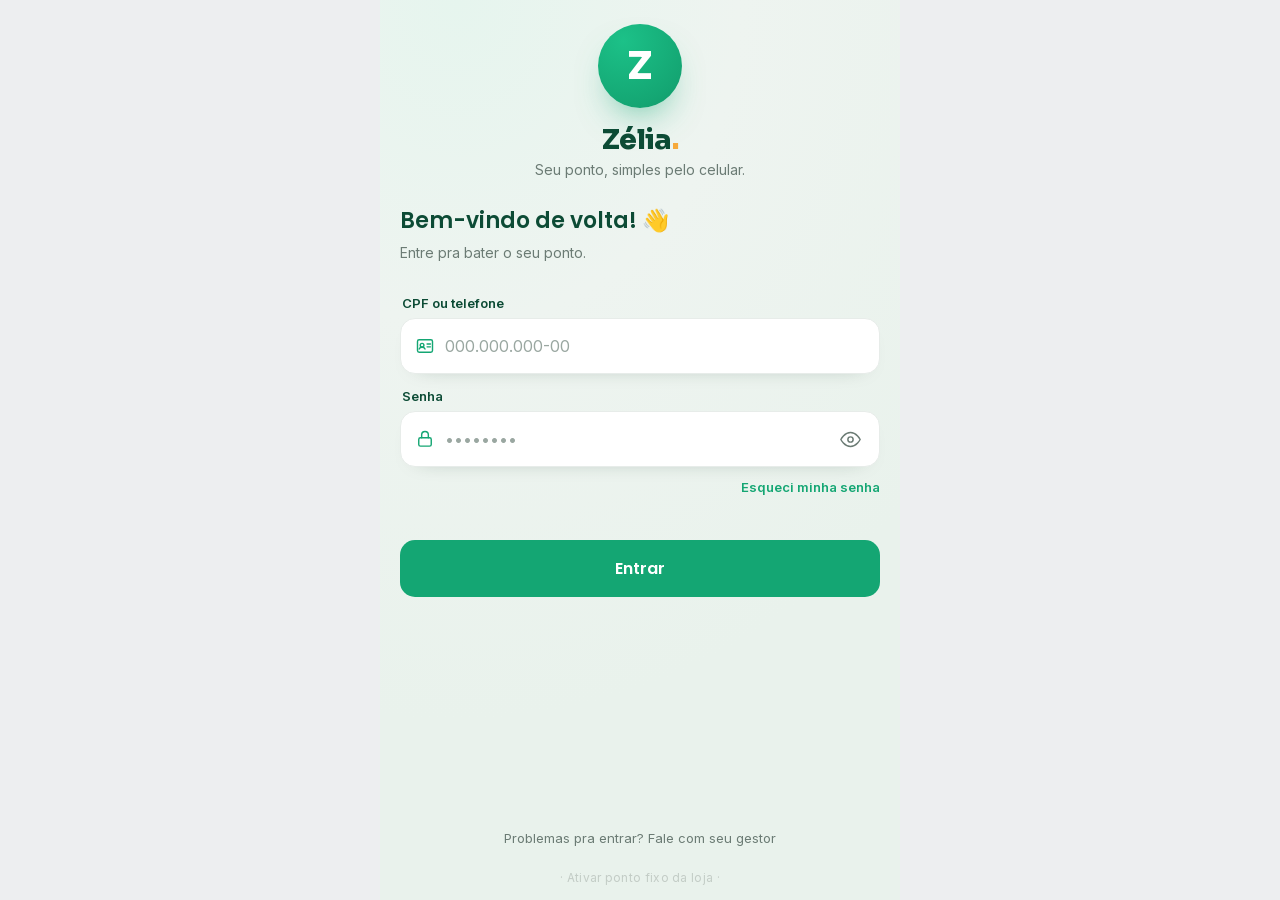
==== commit 5be3edc2: "Modo fixo: entrada no app + offline (PWA/SW + fila)" ====
--- a/app/index.html
+++ b/app/index.html
@@ -33,6 +33,7 @@
       <button class="btn-verde-full" onclick="fazerLogin()">Entrar</button>
     </div>
     <div class="auth-foot">Problemas pra entrar? Fale com seu gestor</div>
+    <div style="text-align:center;padding:4px 0 14px"><a onclick="location.href='fixo.html'" style="font-size:12px;color:#c3ccc6;text-decoration:none;cursor:pointer;letter-spacing:.3px">· Ativar ponto fixo da loja ·</a></div>
   </section>
 
   <!-- ESCOLHER EMPRESA -->
@@ -212,12 +213,12 @@
       <div class="profcard"><div class="pa" id="mais-ini">•</div><div><div class="nm" id="mais-nome">—</div><div class="em" id="mais-sub"></div></div></div>
       <div class="mtitle">Minha conta</div>
       <div class="mlist">
-        <div class="mitem" onclick="emBreve('Notificações')"><span class="mic ic"><svg viewBox="0 0 24 24"><path d="M18 8a6 6 0 0 0-12 0c0 7-3 9-3 9h18s-3-2-3-9"/><path d="M13.7 21a2 2 0 0 1-3.4 0"/></svg></span><span class="ml">Notificações</span><span class="chev ic"><svg viewBox="0 0 24 24"><path d="M9 6l6 6-6 6"/></svg></span></div>
-        <div class="mitem" onclick="emBreve('Solicitações')"><span class="mic ic"><svg viewBox="0 0 24 24"><path d="M14 2H6a2 2 0 0 0-2 2v16a2 2 0 0 0 2 2h12a2 2 0 0 0 2-2V8z"/><path d="M14 2v6h6"/><path d="M9 13h4M9 17h6"/></svg></span><span class="ml">Solicitações<small>ajustes e abonos</small></span><span class="pend" id="mais-solic-pend" style="display:none"></span></div>
-        <div class="mitem" onclick="irRegistros()"><span class="mic ic"><svg viewBox="0 0 24 24"><path d="M8 6h13M8 12h13M8 18h13M3 6h.01M3 12h.01M3 18h.01"/></svg></span><span class="ml">Espelho de ponto<small>sua jornada do mês</small></span><span class="chev ic"><svg viewBox="0 0 24 24"><path d="M9 6l6 6-6 6"/></svg></span></div>
-        <div class="mitem" onclick="verOffline()"><span class="mic ic"><svg viewBox="0 0 24 24"><path d="M17.5 19a4.5 4.5 0 0 0 .5-9 6 6 0 0 0-11.6-1.5A4.5 4.5 0 0 0 7 19z"/><path d="M12 11.5v6M9.5 15L12 17.5 14.5 15"/></svg></span><span class="ml">Pontos offline<small>aguardando sincronizar</small></span><span class="badge" id="mais-off-badge" style="display:none"></span></div>
+        <div class="mitem" onclick="irNotif()"><span class="mic ic"><svg viewBox="0 0 24 24"><path d="M18 8a6 6 0 0 0-12 0c0 7-3 9-3 9h18s-3-2-3-9"/><path d="M13.7 21a2 2 0 0 1-3.4 0"/></svg></span><span class="ml">Notificações</span><span class="chev ic"><svg viewBox="0 0 24 24"><path d="M9 6l6 6-6 6"/></svg></span></div>
+        <div class="mitem" onclick="irSolic()"><span class="mic ic"><svg viewBox="0 0 24 24"><path d="M14 2H6a2 2 0 0 0-2 2v16a2 2 0 0 0 2 2h12a2 2 0 0 0 2-2V8z"/><path d="M14 2v6h6"/><path d="M9 13h4M9 17h6"/></svg></span><span class="ml">Solicitações<small>ajustes e abonos</small></span><span class="pend" id="mais-solic-pend" style="display:none"></span></div>
+        <div class="mitem" onclick="irEspelho()"><span class="mic ic"><svg viewBox="0 0 24 24"><path d="M8 6h13M8 12h13M8 18h13M3 6h.01M3 12h.01M3 18h.01"/></svg></span><span class="ml">Espelho de ponto<small>sua jornada do mês</small></span><span class="chev ic"><svg viewBox="0 0 24 24"><path d="M9 6l6 6-6 6"/></svg></span></div>
+        <div class="mitem" onclick="irOffline()"><span class="mic ic"><svg viewBox="0 0 24 24"><path d="M17.5 19a4.5 4.5 0 0 0 .5-9 6 6 0 0 0-11.6-1.5A4.5 4.5 0 0 0 7 19z"/><path d="M12 11.5v6M9.5 15L12 17.5 14.5 15"/></svg></span><span class="ml">Pontos offline<small>aguardando sincronizar</small></span><span class="badge" id="mais-off-badge" style="display:none"></span></div>
         <div class="mitem" onclick="irConfig()"><span class="mic ic"><svg viewBox="0 0 24 24"><path d="M4 21v-7M4 10V3M12 21v-9M12 8V3M20 21v-5M20 12V3M1 14h6M9 8h6M17 16h6"/></svg></span><span class="ml">Configurações<small>rosto, câmera, som</small></span><span class="chev ic"><svg viewBox="0 0 24 24"><path d="M9 6l6 6-6 6"/></svg></span></div>
-        <div class="mitem danger" onclick="sair()"><span class="mic ic"><svg viewBox="0 0 24 24"><path d="M9 21H5a2 2 0 0 1-2-2V5a2 2 0 0 1 2-2h4"/><path d="M16 17l5-5-5-5"/><path d="M21 12H9"/></svg></span><span class="ml">Sair</span></div>
+        <div class="mitem danger" onclick="confirmarSair()"><span class="mic ic"><svg viewBox="0 0 24 24"><path d="M9 21H5a2 2 0 0 1-2-2V5a2 2 0 0 1 2-2h4"/><path d="M16 17l5-5-5-5"/><path d="M21 12H9"/></svg></span><span class="ml">Sair</span></div>
       </div>
     </div>
     <div class="bn">
@@ -228,23 +229,122 @@
   </section>
 
   <!-- CONFIGURAÇÕES -->
-  <section id="s-config" class="screen">
-    <div class="back-t"><button class="bk" onclick="irMais()" aria-label="Voltar">‹</button><span class="tt">Configurações</span></div>
+  <section id="s-config" class="screen scr-light2">
+    <div class="back-t"><button class="bk2 ic" onclick="irMais()" aria-label="Voltar"></button><span class="tt">Configurações</span></div>
     <div class="hbody">
       <div class="facecard" id="cfg-facecard" style="display:none">
-        <div class="fh"><span class="fi">😊</span><div><b>Reconhecimento facial</b><small>bater ponto olhando pra câmera</small></div><span class="badge-on" id="cfg-face-badge" style="display:none">✓ Cadastrado</span></div>
+        <div class="fh"><span class="fi ic"><svg viewBox="0 0 24 24"><path d="M4 8V6a2 2 0 0 1 2-2h2M16 4h2a2 2 0 0 1 2 2v2M20 16v2a2 2 0 0 1-2 2h-2M8 20H6a2 2 0 0 1-2-2v-2"/><path d="M9 10h.01M15 10h.01M9.5 14.5a3.5 3.5 0 0 0 5 0"/></svg></span><div><b>Reconhecimento facial</b><small>bater ponto olhando pra câmera</small></div><span class="badge-on" id="cfg-face-badge" style="display:none">✓ Cadastrado</span></div>
         <div class="ft" id="cfg-face-txt">Cadastre seu rosto uma vez e bata o ponto só olhando — rápido e seguro.</div>
-        <button class="fcta" id="cfg-face-cta" onclick="location.href='facial-cadastro.html'">⊕ Cadastrar meu rosto</button>
-      </div>
-      <div class="cfg" onclick="emBreve('Câmera')"><span class="ci" style="background:#5f6f68">📷</span><b>Câmera</b><span class="chev">›</span></div>
-      <div class="cfg" onclick="emBreve('Visor')"><span class="ci" style="background:var(--z-verde)">🔆</span><b>Visor</b><span class="chev">›</span></div>
-      <div class="cfg" onclick="emBreve('Som')"><span class="ci" style="background:#3B82C4">🔊</span><b>Som</b><span class="chev">›</span></div>
-      <div class="cfg" onclick="emBreve('Acessibilidade')"><span class="ci" style="background:var(--z-ambar)">♿</span><b>Acessibilidade</b><span class="chev">›</span></div>
-      <div class="cfg" onclick="emBreve('Suporte')"><span class="ci" style="background:#22303a">🎧</span><b>Suporte</b><span class="chev">›</span></div>
-    </div>
+        <button class="fcta" id="cfg-face-cta" onclick="location.href='facial-cadastro.html'">Cadastrar meu rosto</button>
+      </div>
+      <div class="cfg" onclick="emBreve('Câmera')"><span class="ci ic"><svg viewBox="0 0 24 24"><path d="M23 19a2 2 0 0 1-2 2H3a2 2 0 0 1-2-2V8a2 2 0 0 1 2-2h3.5l1.7-2.6a1 1 0 0 1 .84-.46h5.92a1 1 0 0 1 .84.46L17.5 6H21a2 2 0 0 1 2 2z"/><circle cx="12" cy="13" r="4"/></svg></span><b>Câmera</b><span class="chev ic"><svg viewBox="0 0 24 24"><path d="M9 6l6 6-6 6"/></svg></span></div>
+      <div class="cfg" onclick="emBreve('Visor')"><span class="ci ic"><svg viewBox="0 0 24 24"><circle cx="12" cy="12" r="4"/><path d="M12 2v2M12 20v2M4.9 4.9l1.4 1.4M17.7 17.7l1.4 1.4M2 12h2M20 12h2M4.9 19.1l1.4-1.4M17.7 6.3l1.4-1.4"/></svg></span><b>Visor</b><span class="chev ic"><svg viewBox="0 0 24 24"><path d="M9 6l6 6-6 6"/></svg></span></div>
+      <div class="cfg" onclick="emBreve('Som')"><span class="ci ic"><svg viewBox="0 0 24 24"><path d="M11 5L6 9H2v6h4l5 4z"/><path d="M15.5 8.5a5 5 0 0 1 0 7M19 5a9 9 0 0 1 0 14"/></svg></span><b>Som</b><span class="chev ic"><svg viewBox="0 0 24 24"><path d="M9 6l6 6-6 6"/></svg></span></div>
+      <div class="cfg" onclick="emBreve('Acessibilidade')"><span class="ci ic"><svg viewBox="0 0 24 24"><circle cx="12" cy="4.5" r="1.6"/><path d="M12 7v6M8 9h8M9.5 21l2.5-5 2.5 5"/></svg></span><b>Acessibilidade</b><span class="chev ic"><svg viewBox="0 0 24 24"><path d="M9 6l6 6-6 6"/></svg></span></div>
+      <div class="cfg" onclick="emBreve('Suporte')"><span class="ci ic"><svg viewBox="0 0 24 24"><path d="M4 14v-2a8 8 0 0 1 16 0v2"/><rect x="2.5" y="14" width="4" height="6" rx="1.5"/><rect x="17.5" y="14" width="4" height="6" rx="1.5"/><path d="M20 20a4 4 0 0 1-4 3h-2"/></svg></span><b>Suporte</b><span class="chev ic"><svg viewBox="0 0 24 24"><path d="M9 6l6 6-6 6"/></svg></span></div>
+    </div>
+  </section>
+
+  <!-- 21 · DETALHE DO DIA -->
+  <section id="s-dia" class="screen scr-light2">
+    <div class="back-t two"><button class="bk2 ic" onclick="go('s-registros')" aria-label="Voltar"></button><div class="tt2"><b id="dia-data">—</b><small id="dia-dow">—</small></div></div>
+    <div class="hbody">
+      <div class="diacard"><div class="dc-l"><div class="dc-k">Trabalhado no dia</div><div class="dc-v" id="dia-trab">--</div></div><span id="dia-badge"></span></div>
+      <div class="sublbl">Batidas do dia</div>
+      <div id="dia-batidas"></div>
+    </div>
+  </section>
+
+  <!-- 14 · ESPELHO DO MÊS -->
+  <section id="s-espelho" class="screen scr-light2">
+    <div class="back-t"><button class="bk2 ic" onclick="irMais()" aria-label="Voltar"></button><span class="tt">Espelho do mês</span></div>
+    <div class="hbody">
+      <div class="monthsel"><button class="msbtn ic" onclick="espMes(-1)" aria-label="Mês anterior"></button><b id="esp-mes">—</b><button class="msbtn ic" onclick="espMes(1)" aria-label="Próximo mês"></button></div>
+      <div class="esp-sub" id="esp-sub"></div>
+      <div class="espcard">
+        <div class="eg"><div class="eg-k">Trabalhadas</div><div class="eg-v" id="esp-trab">--</div></div>
+        <div class="eg"><div class="eg-k">Horas extras</div><div class="eg-v amb" id="esp-extra">--</div></div>
+        <div class="eg"><div class="eg-k">Faltas</div><div class="eg-v" id="esp-faltas">--</div></div>
+        <div class="eg"><div class="eg-k">Banco de horas</div><div class="eg-v grn" id="esp-banco">--</div></div>
+      </div>
+      <div class="sublbl">Dias do mês</div>
+      <div class="esptable" id="esp-table"></div>
+    </div>
+    <button class="btn-verde-full auth-cta" onclick="toast('Exportar PDF chega em breve 🙂')"><span class="ic" id="esp-dl"></span> Exportar PDF</button>
+  </section>
+
+  <!-- 13 · NOTIFICAÇÕES -->
+  <section id="s-notif" class="screen scr-light2">
+    <div class="back-t"><button class="bk2 ic" onclick="irMais()" aria-label="Voltar"></button><span class="tt">Notificações</span></div>
+    <div class="hbody emptywrap">
+      <div class="empty-circle ic" id="notif-ic"></div>
+      <h2 class="empty-h">Nenhuma notificação ainda</h2>
+      <p class="empty-p">Quando tiver aviso de ponto, um ajuste aprovado ou o resumo do seu dia, ele aparece aqui.</p>
+    </div>
+  </section>
+
+  <!-- 11 · SOLICITAÇÕES -->
+  <section id="s-solic" class="screen scr-light2">
+    <div class="back-t"><button class="bk2 ic" onclick="irMais()" aria-label="Voltar"></button><span class="tt">Solicitações</span><button class="plusbtn ic" onclick="irNovaSolic()" aria-label="Nova solicitação"></button></div>
+    <div class="hbody emptywrap">
+      <div class="empty-circle ic" id="solic-ic"></div>
+      <h2 class="empty-h">Nenhuma solicitação ainda</h2>
+      <p class="empty-p">Precisa ajustar um ponto ou pedir um abono? Toque no + e faça um pedido pro seu gestor.</p>
+      <button class="btn-verde-full" style="max-width:280px;margin-top:20px" onclick="irNovaSolic()"><span class="ic" id="solic-plus2"></span> Nova solicitação</button>
+    </div>
+  </section>
+
+  <!-- 18 · NOVA SOLICITAÇÃO -->
+  <section id="s-novasolic" class="screen scr-light2">
+    <div class="back-t"><button class="bk2 ic" onclick="irSolic()" aria-label="Voltar"></button><span class="tt">Nova solicitação</span></div>
+    <div class="hbody">
+      <label class="flbl">Tipo</label>
+      <div class="segm"><button class="seg on" id="seg-ajuste" onclick="selSeg('ajuste')">Ajuste de ponto</button><button class="seg" id="seg-abono" onclick="selSeg('abono')">Abono</button></div>
+      <label class="flbl">Dia da ocorrência</label>
+      <div class="inp"><span class="inp-ic ic" id="ns-cal"></span><input id="ns-data" type="date"></div>
+      <label class="flbl">Horário correto</label>
+      <div class="inp"><span class="inp-ic ic" id="ns-clk"></span><input id="ns-hora" type="time"></div>
+      <label class="flbl">Motivo</label>
+      <textarea id="ns-motivo" class="ta" placeholder="Conte o que aconteceu (ex.: esqueci de bater a saída)."></textarea>
+      <label class="flbl">Anexo (opcional)</label>
+      <button class="anexo" onclick="toast('Anexar arquivo chega em breve 🙂')"><span class="ic" id="ns-up"></span> Anexar atestado ou foto</button>
+    </div>
+    <button class="btn-verde-full auth-cta" onclick="enviarSolic()">Enviar solicitação</button>
+  </section>
+
+  <!-- 24 · SOLICITAÇÃO ENVIADA -->
+  <section id="s-solic-ok" class="screen scr-light2">
+    <div class="okwrap2">
+      <div class="ok-circle2 ic" id="solok-ic"></div>
+      <h2 class="empty-h" style="font-size:24px">Solicitação enviada!</h2>
+      <p class="empty-p">Seu gestor vai analisar o pedido. Assim que tiver resposta, você é avisado por aqui e no WhatsApp.</p>
+      <div class="protoc" id="solok-proto">Protocolo nº —</div>
+    </div>
+    <button class="btn-verde-full auth-cta" onclick="irSolic()">Voltar pras solicitações</button>
+  </section>
+
+  <!-- 12 · PONTOS OFFLINE -->
+  <section id="s-offline" class="screen scr-light2">
+    <div class="back-t"><button class="bk2 ic" onclick="irMais()" aria-label="Voltar"></button><span class="tt">Pontos offline</span></div>
+    <div class="hbody">
+      <div class="infobanner"><span class="ic" id="off-info"></span><span>Seus pontos são sincronizados automaticamente assim que a internet voltar.</span></div>
+      <div class="sublbl">Aguardando sincronizar</div>
+      <div id="off-list"></div>
+    </div>
+    <button class="btn-verde-full auth-cta" onclick="sincronizarAgora()"><span class="ic" id="off-sync"></span> Sincronizar agora</button>
   </section>
 
 </div>
+<!-- 25 · DESEJA SAIR? (diálogo) -->
+<div id="dlg-sair" class="dlg" style="display:none">
+  <div class="dlg-card">
+    <div class="dlg-ic ic" id="sair-ic"></div>
+    <h2 class="dlg-h">Deseja sair?</h2>
+    <p class="dlg-p">Você vai precisar entrar de novo com seu CPF e senha pra bater o ponto.</p>
+    <div class="dlg-acts"><button class="dlg-cancel" onclick="fecharSair()">Cancelar</button><button class="dlg-sair" onclick="sair()">Sair</button></div>
+  </div>
+</div>
+<div style="display:none"></div>
 <div id="toast" class="toast"></div>
 <canvas id="work-canvas"></canvas>
 <script src="app.js"></script>
--- a/app/style.css
+++ b/app/style.css
@@ -359,8 +359,8 @@
 /* ===================== REDESIGN FIGMA — Entrar (15 Login · 16 Primeiro acesso · 20 Recuperar) ===================== */
 .scr-auth{background:radial-gradient(120% 80% at 15% 0%,#e6f5ee 0%,#eef4f0 45%,#e9f2ec 100%);padding:0}
 .scr-auth .auth-top{display:flex;align-items:center;gap:12px;padding:calc(env(safe-area-inset-top) + 14px) 20px 6px;flex:none}
-.scr-auth .bk2{width:38px;height:38px;border-radius:50%;background:#fff;border:1px solid var(--z-linha);color:var(--z-verde-esc);display:flex;align-items:center;justify-content:center;cursor:pointer;padding:0;flex:none}
-.scr-auth .bk2 svg{width:20px;height:20px}
+.bk2{width:38px;height:38px;border-radius:50%;background:#fff;border:1px solid var(--z-linha);color:var(--z-verde-esc);display:flex;align-items:center;justify-content:center;cursor:pointer;padding:0;flex:none}
+.bk2 svg{width:20px;height:20px}
 .scr-auth .auth-ttl{font-family:"Poppins";font-weight:600;font-size:18px;color:var(--z-verde-esc)}
 .auth-body{flex:1;display:flex;flex-direction:column;padding:calc(env(safe-area-inset-top) + 24px) 20px 10px;overflow-y:auto}
 .auth-body2{flex:1;display:flex;flex-direction:column;padding:12px 20px 10px;overflow-y:auto}
@@ -401,3 +401,100 @@
 /* escolher empresa */
 #s-empresa .list{display:flex;flex-direction:column;gap:10px;margin-top:8px}
 #s-empresa .item{background:#fff;border:1px solid var(--z-linha);border-radius:14px;padding:16px;font-weight:600;font-size:15px;color:var(--z-verde-esc);text-align:left;cursor:pointer;width:100%}
+
+/* ===================== REDESIGN FIGMA — Consulta (21 Detalhe · 14 Espelho · 13 Notif · 22 Vazia) ===================== */
+#s-dia,#s-espelho,#s-notif,.scr-light2{background:radial-gradient(120% 80% at 15% 0%,#e6f5ee 0%,#eef4f0 45%,#e9f2ec 100%)}
+.back-t.two .tt2 b{display:block;font-family:"Poppins";font-weight:600;font-size:18px;color:var(--z-verde-esc);line-height:1.1}
+.back-t.two .tt2 small{color:var(--z-cinza);font-size:12.5px}
+.sublbl{font-weight:800;font-size:11.5px;color:#9AA7A1;letter-spacing:.06em;text-transform:uppercase;margin:18px 2px 10px}
+/* 21 detalhe do dia */
+.diacard{display:flex;align-items:center;justify-content:space-between;background:#fff;border:1px solid var(--z-linha);border-radius:16px;padding:16px;margin-top:4px}
+.diacard .dc-k{font-size:12.5px;color:var(--z-cinza)}
+.diacard .dc-v{font-family:"Poppins";font-weight:600;font-size:26px;color:var(--z-verde-esc);margin-top:3px}
+#dia-badge .warn{display:inline-flex;align-items:center;gap:5px;background:var(--z-ambar-cl);color:#b57611;font-size:11px;font-weight:700;padding:6px 11px;border-radius:999px}
+#dia-badge .ok{display:inline-flex;align-items:center;gap:5px;background:var(--z-verde-cl);color:#0f7a52;font-size:11px;font-weight:700;padding:6px 11px;border-radius:999px}
+#dia-badge .ic{width:13px;height:13px}
+.bcard{display:flex;align-items:center;gap:12px;background:#fff;border:1px solid var(--z-linha);border-radius:14px;padding:13px;margin-bottom:9px}
+.bcard .bc-ic{width:36px;height:36px;border-radius:10px;background:var(--z-verde-cl);color:var(--z-verde);display:flex;align-items:center;justify-content:center;flex:none}
+.bcard.miss .bc-ic{background:var(--z-ambar-cl);color:#b57611}
+.bcard .bc-ic svg{width:19px;height:19px}
+.bcard .bc-txt{flex:1;min-width:0}
+.bcard .bc-txt b{display:block;font-weight:600;font-size:14px;color:var(--z-verde-esc)}
+.bcard .bc-txt small{color:var(--z-cinza);font-size:12px}
+.bcard.miss .bc-txt small{color:#b57611}
+.bcard .bc-cmp{color:var(--z-verde);font-weight:600;font-size:13px;display:inline-flex;align-items:center;gap:2px;cursor:pointer;white-space:nowrap}
+.bcard .bc-cmp .ic{width:14px;height:14px}
+.bcard .bc-adj{background:var(--z-ambar);color:#fff;border:none;border-radius:10px;padding:8px 15px;font-weight:700;font-size:13px;cursor:pointer}
+.daycard.tap{cursor:pointer}
+/* 14 espelho do mês */
+.monthsel{display:flex;align-items:center;justify-content:space-between;background:#fff;border:1px solid var(--z-linha);border-radius:13px;padding:9px 14px;margin-top:4px}
+.monthsel b{font-family:"Poppins";font-weight:600;font-size:14px;color:var(--z-verde-esc)}
+.monthsel .msbtn{width:28px;height:28px;background:none;border:none;color:var(--z-verde-esc);cursor:pointer;display:flex;align-items:center;justify-content:center;padding:0}
+.monthsel .msbtn svg{width:18px;height:18px}
+.esp-sub{text-align:center;color:var(--z-cinza);font-size:12.5px;margin:10px 0 0}
+.espcard{display:grid;grid-template-columns:1fr 1fr;gap:15px 12px;background:#fff;border:1px solid var(--z-linha);border-radius:16px;padding:16px;margin-top:12px}
+.espcard .eg-k{font-size:12px;color:var(--z-cinza)}
+.espcard .eg-v{font-family:"Poppins";font-weight:600;font-size:22px;color:var(--z-verde-esc);margin-top:3px}
+.espcard .eg-v.amb{color:#c98a12} .espcard .eg-v.grn{color:var(--z-verde)}
+.esptable{background:#fff;border:1px solid var(--z-linha);border-radius:16px;padding:4px 14px;margin-top:2px}
+.esptable .et-head{display:grid;grid-template-columns:1fr 1.3fr .7fr;padding:11px 0;font-size:11.5px;color:var(--z-cinza);border-bottom:1px solid var(--z-linha)}
+.esptable .et-row{display:grid;grid-template-columns:1fr 1.3fr .7fr;padding:12px 0;font-size:13.5px;align-items:center;border-bottom:1px solid #f0f3f1}
+.esptable .et-row:last-child{border-bottom:none}
+.esptable .et-row span:first-child{font-family:"Poppins";font-weight:600;color:var(--z-verde-esc)}
+.esptable .et-j{color:#48564f} .esptable .et-t{text-align:right;font-weight:700;color:var(--z-verde-esc);font-variant-numeric:tabular-nums}
+.esptable .et-row.falta span,.esptable .et-row.falta .et-j,.esptable .et-row.falta .et-t{color:#b57611}
+/* empty states (22 + notif) */
+.emptywrap{flex:1;display:flex;flex-direction:column;align-items:center;justify-content:center;text-align:center;padding:20px}
+.empty-circle{width:92px;height:92px;border-radius:50%;background:var(--z-verde-cl);color:var(--z-verde);display:flex;align-items:center;justify-content:center;margin-bottom:20px}
+.empty-circle svg{width:38px;height:38px}
+.empty-h{font-family:"Poppins";font-weight:600;font-size:20px;color:var(--z-verde-esc)}
+.empty-p{color:var(--z-cinza);font-size:14px;margin-top:8px;line-height:1.5;max-width:300px}
+.btn-verde-full .ic{width:18px;height:18px;vertical-align:-3px;margin-right:4px}
+
+/* ===================== REDESIGN FIGMA — Pedidos + Conta (11/18/24 · 12 · 07 · 25) ===================== */
+/* header com botão + */
+.back-t .plusbtn{margin-left:auto;width:36px;height:36px;border-radius:50%;background:var(--z-verde);color:#fff;border:none;display:flex;align-items:center;justify-content:center;cursor:pointer;flex:none}
+.back-t .plusbtn svg{width:20px;height:20px;stroke-width:2.2}
+/* 18 nova solicitação */
+.segm{display:flex;background:#e8eeea;border-radius:13px;padding:4px;gap:4px}
+.segm .seg{flex:1;border:none;background:none;border-radius:10px;padding:11px;font-family:"Inter";font-weight:600;font-size:13.5px;color:var(--z-cinza);cursor:pointer}
+.segm .seg.on{background:#fff;color:var(--z-verde);box-shadow:0 4px 12px -8px rgba(6,48,31,.4)}
+.inp input[type=date],.inp input[type=time]{color:var(--z-texto,#1C2926)}
+.ta{width:100%;min-height:96px;background:#fff;border:1px solid var(--z-linha);border-radius:15px;padding:13px 14px;font-family:"Inter";font-size:14.5px;color:var(--z-texto,#1C2926);resize:none;box-shadow:0 8px 22px -18px rgba(6,48,31,.4)}
+.ta::placeholder{color:var(--z-placeholder,#9AA7A1)}
+.anexo{width:100%;display:flex;align-items:center;justify-content:center;gap:9px;background:none;border:1.5px dashed #c2cfc8;border-radius:14px;padding:16px;color:var(--z-verde-esc);font-weight:600;font-size:14px;cursor:pointer}
+.anexo .ic{width:19px;height:19px;color:var(--z-verde)}
+/* 24 enviada */
+.okwrap2{flex:1;display:flex;flex-direction:column;align-items:center;justify-content:center;text-align:center;padding:0 26px}
+.ok-circle2{width:104px;height:104px;border-radius:50%;background:var(--z-verde);color:#fff;display:flex;align-items:center;justify-content:center;margin-bottom:22px;box-shadow:0 18px 40px -16px rgba(20,166,115,.7)}
+.ok-circle2 svg{width:46px;height:46px;stroke-width:2.4}
+.protoc{color:var(--z-verde);font-weight:700;font-size:13.5px;margin-top:16px}
+/* 12 pontos offline */
+.infobanner{display:flex;align-items:flex-start;gap:10px;background:var(--z-azul-cl,#E7F0F8);border-radius:13px;padding:13px 14px;margin-top:4px;color:#2b5f86;font-size:13px;line-height:1.45}
+.infobanner .ic{width:18px;height:18px;color:#3B82C4;flex:none;margin-top:1px}
+.offcard{display:flex;align-items:center;gap:12px;background:#fff;border:1px solid var(--z-linha);border-radius:14px;padding:13px;margin-bottom:9px}
+.offcard .oc-ic{width:36px;height:36px;border-radius:10px;background:var(--z-ambar-cl);color:#b57611;display:flex;align-items:center;justify-content:center;flex:none}
+.offcard .oc-ic svg{width:19px;height:19px}
+.offcard .oc-txt{flex:1;min-width:0}
+.offcard .oc-txt b{display:block;font-weight:600;font-size:14px;color:var(--z-verde-esc)}
+.offcard .oc-txt small{color:var(--z-cinza);font-size:12px}
+.offcard .oc-dot{width:9px;height:9px;border-radius:50%;background:var(--z-ambar);flex:none}
+.offempty{display:flex;align-items:center;gap:8px;justify-content:center;color:#0f7a52;font-weight:600;font-size:14px;padding:30px 10px;text-align:center}
+.offempty .ic{width:18px;height:18px}
+/* 25 diálogo sair */
+.dlg{position:fixed;inset:0;background:rgba(20,30,26,.55);display:none;align-items:center;justify-content:center;z-index:60;padding:28px}
+.dlg-card{background:#fff;border-radius:22px;padding:26px 22px 20px;max-width:330px;width:100%;text-align:center;box-shadow:0 30px 70px -30px rgba(0,0,0,.5)}
+.dlg-ic{width:64px;height:64px;border-radius:50%;background:var(--z-verm-cl);color:var(--z-verm);display:flex;align-items:center;justify-content:center;margin:0 auto 16px}
+.dlg-ic svg{width:30px;height:30px}
+.dlg-h{font-family:"Poppins";font-weight:600;font-size:20px;color:var(--z-verde-esc)}
+.dlg-p{color:var(--z-cinza);font-size:13.5px;margin-top:8px;line-height:1.5}
+.dlg-acts{display:flex;gap:11px;margin-top:22px}
+.dlg-cancel{flex:1;background:#eef1ef;color:var(--z-verde-esc);border:none;border-radius:13px;padding:14px;font-family:"Poppins";font-weight:600;font-size:14.5px;cursor:pointer}
+.dlg-sair{flex:1;background:var(--z-verm);color:#fff;border:none;border-radius:13px;padding:14px;font-family:"Poppins";font-weight:600;font-size:14.5px;cursor:pointer}
+/* 07 configurações — ícone facial verde + quadradinhos de linha */
+.facecard .fh .fi{background:var(--z-verde-cl)!important;color:var(--z-verde)}
+.facecard .fh .fi svg{width:22px;height:22px}
+.facecard .fcta .ic{width:17px;height:17px;vertical-align:-3px;margin-right:3px}
+.cfg .ci{background:var(--z-verde-cl);color:var(--z-verde)}
+.cfg .ci svg{width:19px;height:19px}
+.cfg .chev{width:16px;height:16px;flex:none;color:#c3ccc7;margin-left:auto}
